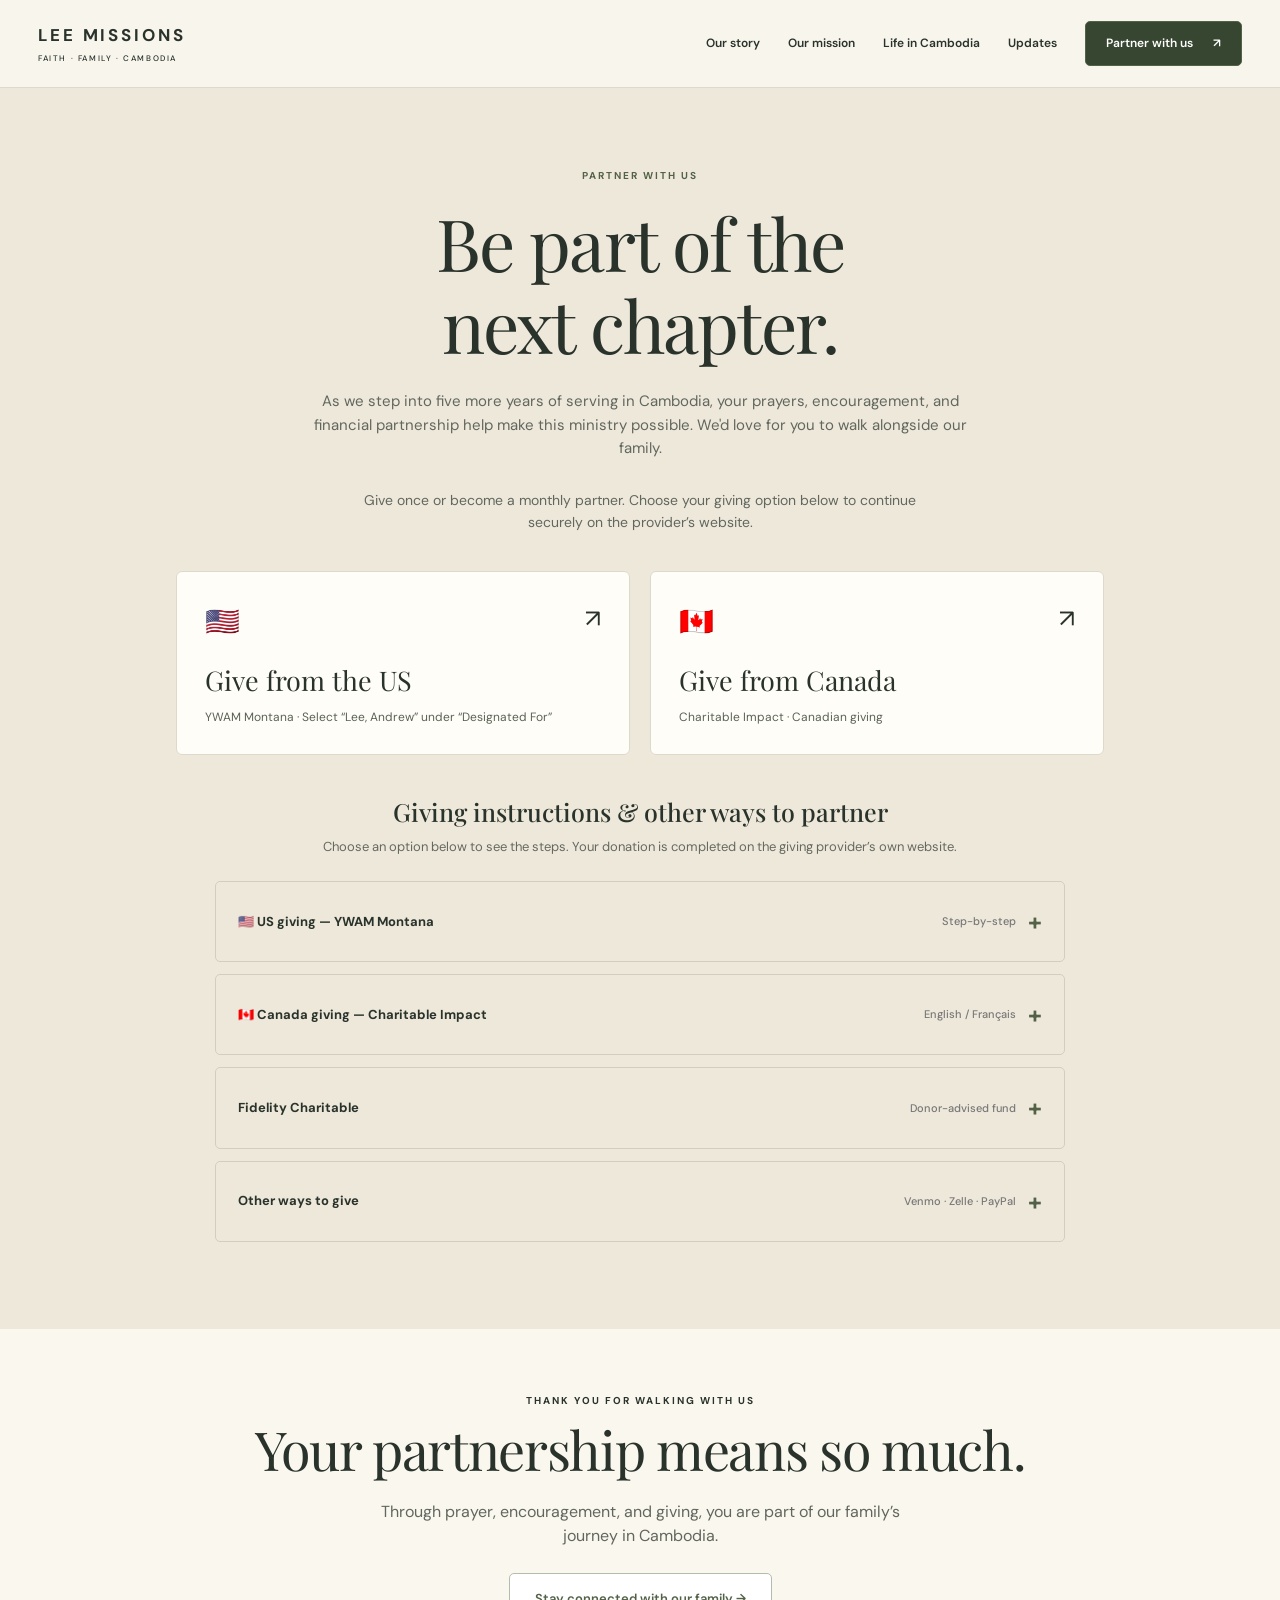
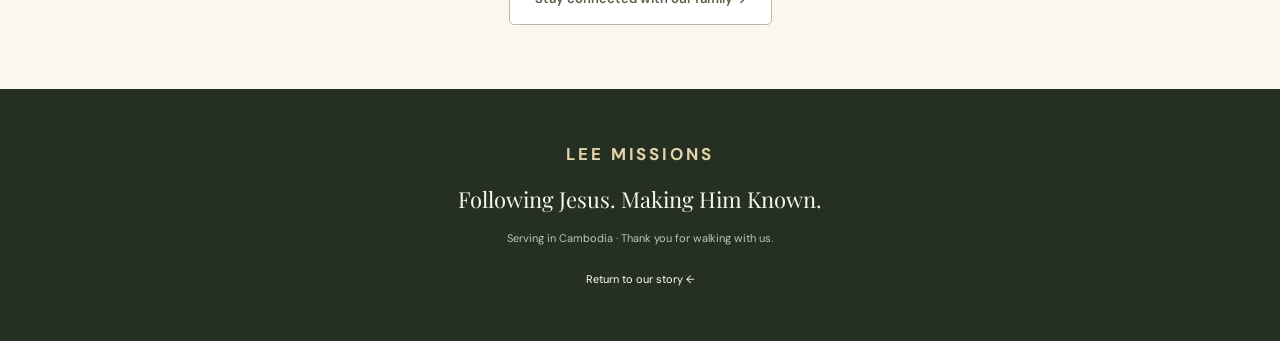
==== donate/index.html @ 17f1cb38 "Add Lee Missions website and dedicated donation page" ====
<!DOCTYPE html>

<html lang="en"><head><meta charset="utf-8"/><meta content="width=device-width, initial-scale=1" name="viewport"/><meta content="#f8f5ed" name="theme-color"/><title>Donate | Lee Missions</title><link href="https://fonts.googleapis.com" rel="preconnect"/><link crossorigin="" href="https://fonts.gstatic.com" rel="preconnect"/><link href="https://fonts.googleapis.com/css2?family=DM+Sans:wght@400;500;600;700&amp;family=Playfair+Display:wght@400;500;600&amp;display=swap" rel="stylesheet"/><meta name="description" content="Support the Lee family’s ministry in Cambodia. Find US and Canadian giving options, monthly partnership, and other ways to give."><link rel="stylesheet" href="../styles.css"><script src="../script.js" defer></script></head><body class="donate-page"><a class="skip-link" href="#main">Skip to content</a><header><nav class="nav" aria-label="Main navigation"><a class="brand" href="../index.html#home">LEE MISSIONS<span>FAITH · FAMILY · CAMBODIA</span></a><button class="menu-toggle" aria-expanded="false" aria-controls="navigation" type="button">Menu <span aria-hidden="true">☰</span></button><div class="navlinks" id="navigation"><a href="../index.html#family">Our story</a><a href="../index.html#mission">Our mission</a><a href="../index.html#photos">Life in Cambodia</a><a href="../index.html#connect">Updates</a><a class="pill" href="#give" aria-current="page">Partner with us <span aria-hidden="true">↗</span></a></div></nav></header><main id="main"><section class="giving" id="give"><div class="wrap center"><div class="eyebrow" style="color:var(--olive)">Partner with us</div><h1 class="section-title">Be part of the<br>next chapter.</h1><p class="lead">As we step into five more years of serving in Cambodia, your prayers, encouragement, and financial partnership help make this ministry possible. We'd love for you to walk alongside our family.</p><p class="donation-intro">Give once or become a monthly partner. Choose your giving option below to continue securely on the provider’s website.</p><div class="give-grid"><a class="give-card" href="https://giving.ywammontana.org/support" rel="noopener noreferrer" target="_blank"><span class="arrow">↗</span><span class="flag">🇺🇸</span><strong>Give from the US</strong><small>YWAM Montana · Select “Lee, Andrew” under “Designated For”</small></a><a class="give-card" href="https://my.charitableimpact.com/groups/mission-cambodge-la23" rel="noopener noreferrer" target="_blank"><span class="arrow">↗</span><span class="flag">🇨🇦</span><strong>Give from Canada</strong><small>Charitable Impact · Canadian giving</small></a></div><div class="giving-instructions">
<h3>Giving instructions &amp; other ways to partner</h3>
<p class="give-sub">Choose an option below to see the steps. Your donation is completed on the giving provider’s own website.</p>
<details><summary>🇺🇸 US giving — YWAM Montana <span>Step-by-step</span></summary><div class="detail-body"><ol><li>Click <strong>Give Support</strong> below.</li><li>Under <strong>Designated For</strong>, scroll down and select <strong>Lee, Andrew</strong>.</li><li>Enter the amount you would like to give.</li><li>Choose a <strong>one-time</strong> or <strong>monthly recurring</strong> donation.</li><li>For monthly support, consider creating an account to manage and track donations.</li></ol><a class="pill" href="https://giving.ywammontana.org/support" rel="noopener noreferrer" target="_blank">Give through YWAM Montana ↗</a><details class="nested"><summary>한국어 안내 · Korean instructions</summary><ol><li>아래의 Give Support 버튼을 클릭해 주세요.</li><li>“Designated For” 항목에서 아래로 스크롤하여 “Lee, Andrew”를 선택해 주세요.</li><li>후원하실 금액을 입력해 주세요.</li><li>일시 후원 또는 매월 정기 후원 중 하나를 선택해 주세요.</li><li>매월 정기 후원 시 계정을 만들어 후원 내역을 관리하시는 것을 추천드립니다.</li></ol></details></div></details>
<details><summary>🇨🇦 Canada giving — Charitable Impact <span>English / Français</span></summary><div class="detail-body"><ol><li>Open the Mission Cambodge giving page on Charitable Impact.</li><li>Choose <strong>Envoyer une fois</strong> (one-time) or <strong>Envoyer mensuellement</strong> (monthly), and enter the amount in CAD.</li><li>Complete the email, payment card, and <strong>Destinataire du reçu fiscal</strong> (tax receipt recipient) details requested on the form.</li><li>Review the details and submit on Charitable Impact.</li></ol><p><strong>En français :</strong> Choisissez « Envoyer une fois » ou « Envoyer mensuellement », entrez le montant en CAD, puis remplissez les renseignements de paiement et du destinataire du reçu fiscal.</p><a class="pill" href="https://my.charitableimpact.com/groups/mission-cambodge-la23" rel="noopener noreferrer" target="_blank">Give through Charitable Impact ↗</a><p class="fine">The giving provider’s form and instructions may change.</p></div></details>
<details><summary>Fidelity Charitable <span>Donor-advised fund</span></summary><div class="detail-body"><p>If you have a Fidelity Charitable Giving Account, use the following organization details when recommending a grant:</p><dl class="info-list"><div><dt>Organization</dt><dd>YWAM Montana</dd></div><div><dt>Tax ID (EIN)</dt><dd>81-6037128</dd></div><div><dt>Address</dt><dd>501 Blacktail Road, Lakeside, MT 59922</dd></div><div><dt>Use / Purpose</dt><dd>Andrew Lee</dd></div></dl><p class="fine">Grant eligibility and any restrictions are determined by Fidelity Charitable.</p></div></details>
<details><summary>Other ways to give <span>Venmo · Zelle · PayPal</span></summary><div class="detail-body"><div class="alternate"><div><strong>Venmo</strong><p>@andrewreeee</p><a href="https://venmo.com/u/andrewreeee" rel="noopener noreferrer" target="_blank">Open Venmo ↗</a></div><div><strong>Zelle</strong><p>+1 (213) 500-9676</p><button class="copy-btn" id="copy-zelle" type="button">Copy Zelle number</button></div><div><strong>PayPal</strong><p>@swizzyyy</p><a href="https://www.paypal.me/swizzyyy" rel="noopener noreferrer" target="_blank">Open PayPal ↗</a></div></div><p class="fine">Personal payment methods are not presented as tax-deductible charitable donations.</p></div></details>
</div></div></section><section class="donation-thanks"><div class="wrap center"><div class="eyebrow">Thank you for walking with us</div><h2 class="section-title">Your partnership means so much.</h2><p>Through prayer, encouragement, and giving, you are part of our family’s journey in Cambodia.</p><a class="pill light" href="../index.html#connect">Stay connected with our family →</a></div></section></main><footer><a class="brand" href="../index.html">LEE MISSIONS</a><p>Following Jesus. Making Him Known.</p><div>Serving in Cambodia · Thank you for walking with us.</div><a class="back-top" href="../index.html">Return to our story ←</a></footer></body></html>
---- styles.css ----
:root{--olive:#536247;--dark:#2b3428;--cream:#f8f5ed;--sand:#eae4d6;--ink:#262821}*{box-sizing:border-box}html{scroll-behavior:smooth}body{margin:0;background:var(--cream);color:var(--ink);font-family:'DM Sans',Arial,sans-serif;line-height:1.55}a{color:inherit}header{position:sticky;top:0;z-index:20;background:#f8f5edf5;backdrop-filter:blur(12px);border-bottom:1px solid #ddd9ce}.nav{max-width:1160px;margin:auto;display:flex;align-items:center;justify-content:space-between;padding:15px 22px;gap:14px}.brand{font-weight:700;letter-spacing:.21em;text-decoration:none;white-space:nowrap;font-size:15px}.navlinks{display:flex;align-items:center;gap:23px}.navlinks a{font-size:13px;text-decoration:none;font-weight:600}.navlinks a:hover{text-decoration:underline}.pill{display:inline-flex;align-items:center;justify-content:center;background:var(--olive);color:white;text-decoration:none;border-radius:40px;padding:13px 23px;font-weight:700;font-size:14px;border:1px solid var(--olive);transition:.2s}.pill:hover{background:#374631;transform:translateY(-1px)}.pill.light{background:#fff;color:var(--olive);border-color:#b4bdab}.hero{position:relative;min-height:600px;background:linear-gradient(90deg,rgba(18,26,18,.81),rgba(18,26,18,.42) 45%,rgba(18,26,18,.03) 80%),url('assets/photo-01.webp') center 44%/cover;display:flex;align-items:center}.hero-content{max-width:1160px;width:100%;margin:auto;padding:90px 28px;color:white}.eyebrow{font-size:12px;letter-spacing:.24em;text-transform:uppercase;font-weight:700}.hero h1{font:500 clamp(54px,8vw,104px)/1.03 'Playfair Display',Georgia,serif;margin:10px 0}.hero em{font:italic 400 clamp(23px,3vw,38px) 'Playfair Display',Georgia,serif}.hero p{max-width:410px;margin:24px 0 27px}.wrap{max-width:1130px;margin:auto;padding:84px 24px}.two{display:grid;grid-template-columns:.85fr 1.15fr;gap:55px;align-items:center}.section-title{font:500 clamp(36px,5vw,57px)/1.14 'Playfair Display',Georgia,serif;margin:10px 0 20px}.muted{color:#555a50}.story-photos{display:grid;grid-template-columns:.75fr 1fr;gap:12px;align-items:stretch;height:470px}.story-photos img{width:100%;height:100%;object-fit:cover;border-radius:5px}.story-photos img:first-child{object-position:center 30%}.stack{display:grid;grid-template-rows:1fr 1fr;gap:12px;min-height:0}.stack img{min-height:0}.stats{background:#e8e9de;padding:38px 20px}.stats-inner{max-width:930px;margin:auto;display:grid;grid-template-columns:repeat(3,1fr);gap:20px;text-align:center}.stat strong{font:500 49px 'Playfair Display',Georgia,serif;color:var(--olive);display:block}.stat span{font-size:13px;font-weight:700}.center{text-align:center}.timeline{display:grid;grid-template-columns:repeat(4,1fr);gap:16px;margin-top:42px}.milestone{border-top:2px solid #b9c0af;padding-top:18px;position:relative}.milestone:before{content:'';width:12px;height:12px;border-radius:50%;background:var(--olive);position:absolute;top:-7px;left:0}.milestone small{color:var(--olive);font-weight:700;letter-spacing:.07em}.milestone h3{font:500 23px 'Playfair Display',Georgia,serif;margin:8px 0}.milestone p{font-size:14px;margin:0}.mission{background:var(--dark);color:white}.mission .wrap{padding-top:80px;padding-bottom:86px}.mission .intro{max-width:670px;margin:0 auto 30px;color:#e6e8df}.videos{display:grid;grid-template-columns:1fr 1fr;gap:22px;margin-top:35px}.video-card{border:1px solid #c4cbb7;border-radius:8px;overflow:hidden;background:#414e3c}.video-preview{height:250px;display:flex;align-items:center;justify-content:center;background:linear-gradient(0deg,#1824198c,#18241955),url('assets/photo-01.webp') center/cover}.play{font-size:32px;width:76px;height:76px;border:2px solid white;border-radius:50%;display:grid;place-items:center;background:#ffffff26}.video-bottom{padding:20px}.video-bottom h3{margin:0;font:500 25px 'Playfair Display',Georgia,serif}.video-bottom p{margin:8px 0 0;font-size:13px;color:#e5e6df}.giving{background:#f1e9d8}.giving .wrap{max-width:920px}.giving p.lead{max-width:680px;margin:0 auto 30px}.give-grid{display:grid;grid-template-columns:1fr 1fr;gap:18px}.give-card{background:white;border:1px solid #c5c7bb;border-radius:14px;padding:25px;text-decoration:none;display:block;transition:.2s}.give-card:hover{box-shadow:0 9px 28px #2935211f;transform:translateY(-2px)}.give-card strong{font-size:21px;display:block}.give-card small{color:#5a6355}.flag{font-size:28px}.arrow{float:right;font-size:25px}.secondary-links{margin-top:23px;font-size:13px}.secondary-links a{color:var(--olive);font-weight:700}.connected{background:var(--cream)}.link-grid{display:flex;justify-content:center;gap:12px;flex-wrap:wrap;margin-top:26px}.note{margin-top:22px;color:#666;font-size:12px}footer{background:#253023;color:#f8f5ed;padding:32px 22px;text-align:center;font-size:13px}footer a{color:white}.mobile-menu{display:none}.photos-row{display:grid;grid-template-columns:repeat(3,1fr);gap:12px;margin-top:30px}.photos-row img{width:100%;height:230px;object-fit:cover;border-radius:6px}@media(max-width:800px){.navlinks{gap:11px}.navlinks a{font-size:11px}.nav .pill{padding:10px 13px;font-size:12px}.two{grid-template-columns:1fr;gap:28px}.story-photos{height:420px}.hero{min-height:530px;background-position:60% center}.hero-content{padding:70px 25px}.timeline{grid-template-columns:repeat(2,1fr)}.wrap{padding:62px 22px}}@media(max-width:570px){.nav{padding:12px 16px}.navlinks{display:none}.mobile-menu{display:block;font-size:12px;font-weight:700}.hero{min-height:610px;background:linear-gradient(0deg,rgba(18,26,18,.86),rgba(18,26,18,.08) 80%),url('assets/photo-01.webp') 67% top/cover;align-items:flex-end}.hero-content{padding:45px 20px}.hero h1{font-size:58px}.hero p{font-size:14px}.stats-inner{gap:5px}.stat strong{font-size:37px}.stat span{font-size:11px}.timeline{gap:22px}.milestone h3{font-size:21px}.videos,.give-grid{grid-template-columns:1fr}.video-preview{height:200px}.photos-row img{height:145px}.story-photos{height:340px}.wrap{padding:54px 18px}}

.giving-instructions{max-width:850px;margin:42px auto 0;text-align:left}.giving-instructions>h3{text-align:center;font-family:'Playfair Display',Georgia,serif;font-size:31px;font-weight:500;margin:0 0 5px}.give-sub{text-align:center;color:#66695e;margin:0 0 24px}.giving-instructions details{background:#fffdf9;border:1px solid #dcd9cc;border-radius:13px;margin:12px 0;overflow:hidden}.giving-instructions summary{list-style:none;cursor:pointer;padding:21px 22px;font-weight:700;display:flex;justify-content:space-between;gap:12px;align-items:center}.giving-instructions summary::-webkit-details-marker{display:none}.giving-instructions summary:after{content:'+';font-size:24px;color:var(--olive)}.giving-instructions details[open]>summary:after{content:'−'}.giving-instructions summary span{font-size:12px;font-weight:500;color:#777;flex:1;text-align:right}.detail-body{border-top:1px solid #ece8dd;padding:20px 26px 25px}.detail-body ol{padding-left:21px}.detail-body li{margin:8px 0}.detail-body .pill{margin-top:12px}.giving-instructions .nested{background:#f7f4eb}.giving-instructions .nested summary{padding:13px 16px}.giving-instructions .nested ol{padding:0 28px 14px 38px}.info-list>div{display:flex;gap:15px;padding:11px 0;border-bottom:1px solid #eee}.info-list dt{width:130px;flex-shrink:0;color:#696c61}.info-list dd{margin:0;font-weight:600;overflow-wrap:anywhere}.alternate{display:grid;grid-template-columns:repeat(3,1fr);gap:14px}.alternate>div{border:1px solid #e8e2d7;border-radius:10px;padding:15px}.alternate p{margin:5px 0 9px;overflow-wrap:anywhere}.alternate a{color:var(--olive);font-weight:700}.copy-btn{background:#e7eddf;color:#314329;border:0;border-radius:8px;padding:9px 11px;cursor:pointer;font:inherit;font-size:13px}.fine{font-size:12px;color:#73776c;margin-top:15px}.video-preview{position:relative}.video-preview a:hover{filter:brightness(1.12)}@media(max-width:650px){.alternate{grid-template-columns:1fr}.giving-instructions summary{padding:17px 13px;font-size:14px}.detail-body{padding:16px}.info-list dt{width:105px}}

.photo-stories{background:#f8f5ec;padding:72px 0 85px}
.photo-chapter{margin-top:36px}
.photo-chapter h3{font-family:Georgia,serif;font-size:clamp(25px,3vw,36px);color:#333c2d;margin:0 0 6px}
.chapter-intro{color:#5c6255;margin:0 0 23px;line-height:1.6}
.photo-grid{display:grid;grid-template-columns:repeat(6,minmax(0,1fr));gap:16px}
.photo-tile{grid-column:span 2;background:white;margin:0;border-radius:12px;overflow:hidden;box-shadow:0 5px 18px rgba(40,45,29,.09)}
.photo-tile:nth-child(1),.photo-tile:nth-child(2){grid-column:span 3}
.photo-tile img{display:block;width:100%;height:245px;object-fit:cover}
.photo-tile:nth-child(1) img,.photo-tile:nth-child(2) img{height:300px}
.photo-tile figcaption{padding:15px 17px 19px;display:flex;flex-direction:column;gap:5px}
.photo-tile figcaption strong{font-size:15px;color:#333c2d}
.photo-tile figcaption span{font-size:13px;color:#65695f;line-height:1.45}
@media(max-width:650px){.photo-stories{padding:52px 0}.photo-grid{grid-template-columns:repeat(2,minmax(0,1fr));gap:10px}.photo-tile,.photo-tile:nth-child(1),.photo-tile:nth-child(2){grid-column:span 1}.photo-tile:first-child{grid-column:span 2}.photo-tile img,.photo-tile:nth-child(1) img,.photo-tile:nth-child(2) img{height:180px}.photo-tile:first-child img{height:235px}.photo-tile figcaption{padding:11px}.photo-tile figcaption span{font-size:12px}}


/* Version 5: polish of original version 3, original family-photo hero preserved */
.hero{background-position:center 42%!important;min-height:clamp(530px,55vw,700px)!important}
.hero-content{max-width:590px!important}
.hero h1{font-size:clamp(45px,6.3vw,90px)!important;line-height:1.04!important}
.hero-content p{max-width:470px;line-height:1.65}
.story-photos{height:auto!important;min-height:350px;align-items:stretch}
.story-photos img{object-position:center center}
.photo-stories{padding:58px 0 72px}
.photo-chapter{margin-top:30px;padding-top:12px}
.photo-chapter + .photo-chapter{border-top:1px solid #d7d9ce;padding-top:33px;margin-top:38px}
.photo-grid{gap:14px}
.photo-tile{box-shadow:none;border:1px solid #e4e5dc}
.photo-tile img,.photo-tile:nth-child(1) img,.photo-tile:nth-child(2) img{height:260px;object-fit:contain;background:#eae9e2}
.photo-tile figcaption{padding:12px 15px 15px}
.present-family .photo-tile{grid-column:span 2}
.present-family .photo-tile img{height:260px}
@media(max-width:720px){
 .hero{min-height:590px!important;background-position:60% center!important;
 background-size:cover!important}
 .hero:before{content:"";position:absolute;inset:0;background:linear-gradient(90deg,rgba(12,20,12,.75),rgba(12,20,12,.37))}
 .hero-content{position:relative;z-index:1;padding:40px 22px!important}
 .hero h1{font-size:clamp(44px,11vw,67px)!important}
 .story-photos{min-height:0;gap:8px}
 .story-photos img{height:270px!important;object-fit:contain!important;background:#eae9e2}
 .photo-grid{grid-template-columns:repeat(2,minmax(0,1fr));gap:10px}
 .photo-tile,.photo-tile:nth-child(1),.photo-tile:nth-child(2){grid-column:span 1}
 .photo-tile img,.photo-tile:nth-child(1) img,.photo-tile:nth-child(2) img{height:170px}
 .present-family .photo-tile{grid-column:span 1}
 .present-family .photo-tile:first-child{grid-column:span 2}
 .present-family .photo-tile img{height:190px}
 .photo-tile figcaption{padding:10px}
}
/* Refreshed visual system */
:root{--cream:#faf7ef;--olive:#536247;--dark:#29382d;--ink:#29332b;--sand:#eee8db}body{font-size:16px}section[id]{scroll-margin-top:95px}a,button,summary{-webkit-tap-highlight-color:transparent}a:focus-visible,button:focus-visible,summary:focus-visible{outline:3px solid #b17b3d;outline-offset:5px}.skip-link{position:fixed;top:-80px;left:20px;z-index:100;background:white;padding:12px}.skip-link:focus{top:12px}.nav{max-width:1280px;padding:21px 38px}.brand{font-size:17px;letter-spacing:.17em}.brand span{display:block;font-size:8px;letter-spacing:.2em;margin-top:3px;font-weight:500}.navlinks{gap:28px}.navlinks a{font-size:12px}.navlinks .pill{padding:12px 20px}.menu-toggle{display:none}.pill{gap:20px;border-radius:5px;padding:15px 25px;font-size:13px;font-weight:600}.hero{min-height:690px!important;background-position:center 42%!important}.hero:before{content:"";position:absolute;inset:0;background:linear-gradient(90deg,rgba(15,28,20,.65),rgba(15,28,20,.15) 65%,transparent)}.hero-content{position:relative;z-index:1;max-width:1280px!important;padding:85px 70px!important}.hero .eyebrow{display:flex;align-items:center;gap:13px;font-size:10px;letter-spacing:.23em}.hero .eyebrow:before{content:"";width:30px;height:1px;background:#dfd9ba}.hero h1{font-size:clamp(60px,6.8vw,94px)!important;line-height:1.03!important;font-weight:400;margin:26px 0}.hero h1 em{font-size:inherit;color:#e3d5a9}.hero p{font-size:15px;max-width:355px!important;color:#f1f1e8}.hero-actions{display:flex;gap:28px;align-items:center;margin-top:32px}.hero .pill{background:#ede5ce;color:#29382d;border-color:#ede5ce}.hero-story{font-size:12px;text-decoration:none;border-bottom:1px solid #ffffff70;padding:10px 0}.hero-story span{margin-left:18px}.wrap{max-width:1160px;padding:96px 36px}.eyebrow{font-size:10px;letter-spacing:.2em}.section-title{font-size:clamp(36px,4.2vw,55px);font-weight:400;letter-spacing:-.025em}.two{grid-template-columns:1fr 1fr;gap:85px}.two p{color:#62675e;font-size:15px}.two .pill{margin-top:15px;background:transparent;color:var(--olive)}.story-photos{height:450px!important;min-height:0;gap:12px}.story-photos>img{border-radius:120px 120px 5px 5px;object-fit:cover;height:450px}.story-photos .stack img{height:219px;object-fit:cover}.stats{background:#e9ebdf;padding:34px 20px}.stat strong{font-size:46px}.stat span{font-size:10px;text-transform:uppercase;letter-spacing:.13em;font-weight:500}.stat+.stat{border-left:1px solid #cdd3c2}.timeline{gap:30px}.milestone p{color:#62675e;font-size:13px}.milestone small{font-size:10px}.milestone h3{margin:12px 0}.mission{position:relative;background:#29382d}.mission .intro{font-size:15px;max-width:580px;color:#cbd2c7}.mission .eyebrow{color:#d4c69f}.videos{gap:24px;margin-top:42px}.video-card{border-color:#63705d;background:transparent;border-radius:6px;text-align:left}.video-preview{height:270px}.play{width:60px;height:60px;font-size:20px;backdrop-filter:blur(3px)}.video-bottom{padding:21px 25px}.video-bottom h3{font-size:24px}.giving{background:#eee8db}.giving .wrap{max-width:1000px}.giving .lead{font-size:15px;color:#62675e;max-width:580px}.give-grid{gap:20px;margin:38px 0}.give-card{text-align:left;padding:28px;border:1px solid #dedacb;border-radius:6px;background:#fffdf8}.give-card .flag{display:block;margin-bottom:16px}.give-card strong{font-family:'Playfair Display',Georgia,serif;font-size:27px;font-weight:400;margin-bottom:6px}.give-card small{display:block;font-size:12px}.giving-instructions{margin-top:38px}.giving-instructions>h3{font-size:25px}.give-sub{font-size:13px}.giving-instructions details{border-radius:5px;background:transparent;border-color:#d2cebf}.giving-instructions summary{font-size:13px}.giving-instructions summary span{font-size:11px}.detail-body{font-size:14px}.photo-stories{padding:0;background:var(--cream)}.photo-chapter{margin-top:45px}.photo-chapter h3{font-family:'Playfair Display',Georgia,serif;font-size:27px;font-weight:400}.chapter-intro{font-size:13px}.photo-grid{gap:18px}.photo-tile{border:0;background:#f0ece2;border-radius:4px}.photo-tile img,.photo-tile:nth-child(1) img,.photo-tile:nth-child(2) img{height:280px;background:#eae7dc}.photo-tile figcaption{padding:16px 18px 20px}.photo-tile figcaption strong{font-weight:600;font-size:13px}.photo-tile figcaption span{font-size:12px}.connected{background:#e7ebdf}.connected p{font-size:15px;color:#62675e}.photos-row{max-width:780px;margin:32px auto}.photos-row img{height:240px;border-radius:4px}.link-grid{gap:12px}.link-grid .light{background:transparent}footer{padding:52px 24px;position:relative}footer .brand{color:#e3d5a9}footer p{font-family:'Playfair Display',Georgia,serif;font-size:22px;margin:14px 0}footer div{font-size:11px;color:#bdc7b7}.back-top{display:inline-block;margin-top:24px;font-size:11px;text-decoration:none}
@media(min-width:1500px){.hero{min-height:760px!important}}
@media(max-width:850px){.nav{padding:17px 22px}.navlinks{gap:16px}.navlinks a{font-size:11px}.two{gap:35px}.hero-content{padding:75px 40px!important}.story-photos{height:380px!important}.story-photos>img{height:380px}.story-photos .stack img{height:184px}.wrap{padding:70px 25px}}
@media(max-width:650px){.nav{flex-wrap:wrap;gap:0}.brand{font-size:15px}.menu-toggle{display:flex;gap:12px;align-items:center;background:transparent;border:1px solid #cdd2c5;border-radius:4px;padding:9px 12px;color:var(--ink);font:inherit;font-size:12px}.navlinks{display:none;width:100%;padding-top:20px;flex-direction:column;align-items:stretch;gap:0}.navlinks.is-open{display:flex}.navlinks a{font-size:14px;padding:12px 0}.navlinks .pill{margin-top:8px;padding:13px}.hero{min-height:660px!important;background-position:62% center!important;align-items:flex-end}.hero:before{background:linear-gradient(0deg,rgba(15,28,20,.85),rgba(15,28,20,.08))}.hero-content{padding:54px 25px!important}.hero h1{font-size:60px!important}.hero p{font-size:14px}.hero-actions{gap:22px}.hero-actions .pill{padding:13px 19px}.hero-story{font-size:11px}.two{grid-template-columns:1fr;gap:35px}.story-photos{height:370px!important;grid-template-columns:1fr 1fr}.story-photos>img{height:370px!important;object-fit:cover!important}.story-photos .stack img{height:179px!important;object-fit:cover!important}.section-title{font-size:39px}.wrap{padding:60px 22px}.stats{padding:28px 10px}.stat strong{font-size:34px}.stat span{font-size:8px;letter-spacing:.08em}.timeline{grid-template-columns:1fr 1fr;gap:28px 20px}.milestone h3{font-size:21px}.videos{grid-template-columns:1fr}.video-preview{height:230px}.mission .wrap{padding:60px 22px}.give-card{padding:23px}.giving-instructions summary{gap:8px;padding:17px 13px}.giving-instructions summary span{display:none}.photo-grid{gap:12px}.photo-tile img,.photo-tile:nth-child(1) img,.photo-tile:nth-child(2) img{height:180px}.photo-tile figcaption{padding:12px}.photos-row{gap:8px}.photos-row img{height:150px}.link-grid{flex-direction:column}.photo-chapter+.photo-chapter{margin-top:30px}.info-list>div{gap:8px}}
@media(prefers-reduced-motion:reduce){html{scroll-behavior:auto}*,*:before,*:after{transition:none!important}}

/* Dedicated giving page */
.donate-page .giving .wrap{padding-top:80px;padding-bottom:75px}.donate-page h1{font-size:clamp(46px,6vw,72px);margin:18px 0 25px}.donation-intro{max-width:580px;margin:0 auto;color:#62675e;font-size:14px}.donation-caption{font-size:12px;color:#62675e;margin-top:20px}.donation-thanks .wrap{padding-top:64px;padding-bottom:64px}.donation-thanks p{max-width:560px;margin:0 auto 24px;color:#62675e}.donate-page [aria-current="page"]{background:#374631}@media(max-width:650px){.donate-page .giving .wrap{padding-top:52px;padding-bottom:52px}.donate-page h1{font-size:46px}.donation-thanks .section-title{font-size:34px}}
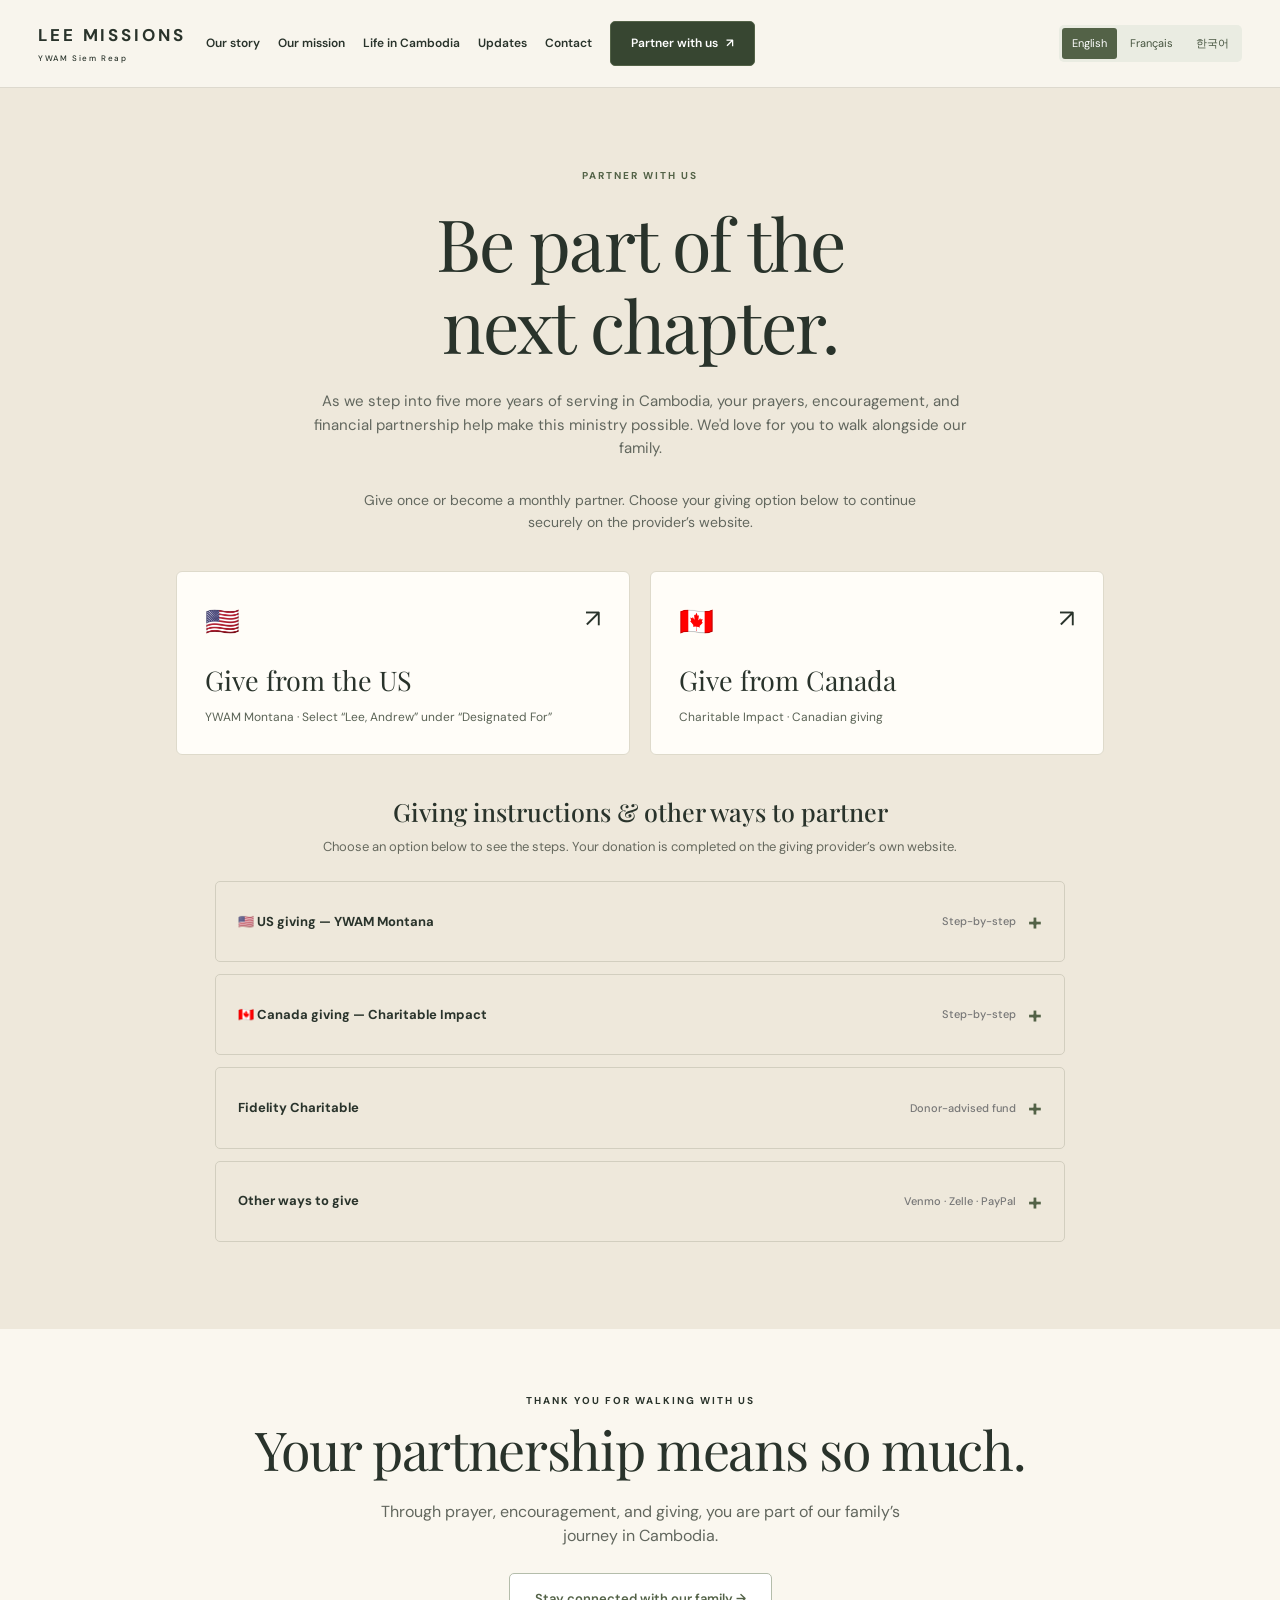
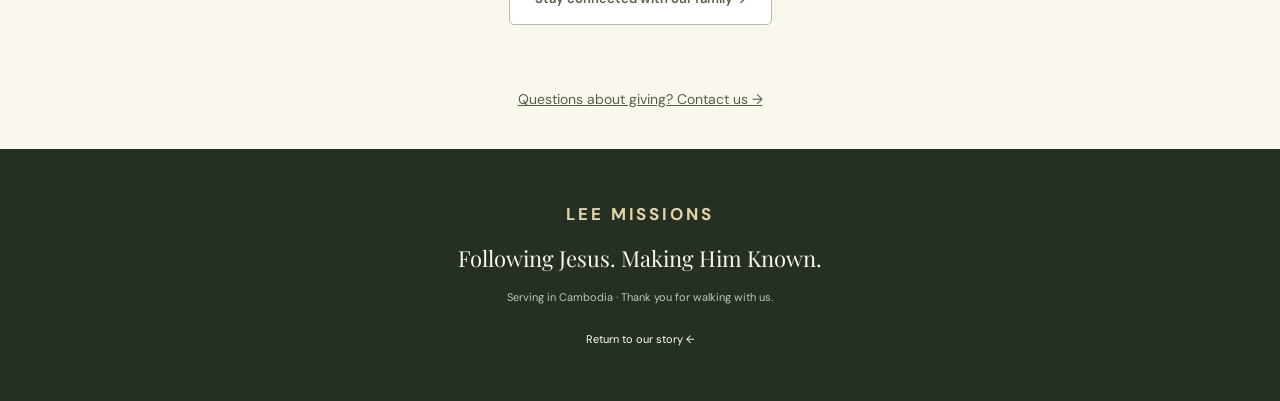
==== commit a895a5f8: "Refresh Lee Missions site and add ministry updates" ====
--- a/donate/index.html
+++ b/donate/index.html
@@ -1,10 +1,10 @@
 <!DOCTYPE html>
 
-<html lang="en"><head><meta charset="utf-8"/><meta content="width=device-width, initial-scale=1" name="viewport"/><meta content="#f8f5ed" name="theme-color"/><title>Donate | Lee Missions</title><link href="https://fonts.googleapis.com" rel="preconnect"/><link crossorigin="" href="https://fonts.gstatic.com" rel="preconnect"/><link href="https://fonts.googleapis.com/css2?family=DM+Sans:wght@400;500;600;700&amp;family=Playfair+Display:wght@400;500;600&amp;display=swap" rel="stylesheet"/><meta name="description" content="Support the Lee family’s ministry in Cambodia. Find US and Canadian giving options, monthly partnership, and other ways to give."><link rel="stylesheet" href="../styles.css"><script src="../script.js" defer></script></head><body class="donate-page"><a class="skip-link" href="#main">Skip to content</a><header><nav class="nav" aria-label="Main navigation"><a class="brand" href="../index.html#home">LEE MISSIONS<span>FAITH · FAMILY · CAMBODIA</span></a><button class="menu-toggle" aria-expanded="false" aria-controls="navigation" type="button">Menu <span aria-hidden="true">☰</span></button><div class="navlinks" id="navigation"><a href="../index.html#family">Our story</a><a href="../index.html#mission">Our mission</a><a href="../index.html#photos">Life in Cambodia</a><a href="../index.html#connect">Updates</a><a class="pill" href="#give" aria-current="page">Partner with us <span aria-hidden="true">↗</span></a></div></nav></header><main id="main"><section class="giving" id="give"><div class="wrap center"><div class="eyebrow" style="color:var(--olive)">Partner with us</div><h1 class="section-title">Be part of the<br>next chapter.</h1><p class="lead">As we step into five more years of serving in Cambodia, your prayers, encouragement, and financial partnership help make this ministry possible. We'd love for you to walk alongside our family.</p><p class="donation-intro">Give once or become a monthly partner. Choose your giving option below to continue securely on the provider’s website.</p><div class="give-grid"><a class="give-card" href="https://giving.ywammontana.org/support" rel="noopener noreferrer" target="_blank"><span class="arrow">↗</span><span class="flag">🇺🇸</span><strong>Give from the US</strong><small>YWAM Montana · Select “Lee, Andrew” under “Designated For”</small></a><a class="give-card" href="https://my.charitableimpact.com/groups/mission-cambodge-la23" rel="noopener noreferrer" target="_blank"><span class="arrow">↗</span><span class="flag">🇨🇦</span><strong>Give from Canada</strong><small>Charitable Impact · Canadian giving</small></a></div><div class="giving-instructions">
+<html lang="en"><head><meta charset="utf-8"/><meta content="width=device-width, initial-scale=1" name="viewport"/><meta content="#f8f5ed" name="theme-color"/><title>Donate | Lee Missions</title><link href="https://fonts.googleapis.com" rel="preconnect"/><link crossorigin="" href="https://fonts.gstatic.com" rel="preconnect"/><link href="https://fonts.googleapis.com/css2?family=DM+Sans:wght@400;500;600;700&amp;family=Playfair+Display:wght@400;500;600&amp;display=swap" rel="stylesheet"/><meta name="description" content="Support the Lee family’s ministry in Cambodia. Find US and Canadian giving options, monthly partnership, and other ways to give."><link rel="stylesheet" href="../styles.css"><script src="../script.js" defer></script><script src="../i18n.js" defer></script></head><body class="donate-page"><a class="skip-link" href="#main">Skip to content</a><header><nav class="nav" aria-label="Main navigation"><a class="brand" href="../index.html#home">LEE MISSIONS<span>YWAM Siem Reap</span></a><button class="menu-toggle" aria-expanded="false" aria-controls="navigation" type="button">Menu <span aria-hidden="true">☰</span></button><div class="navlinks" id="navigation"><a href="../index.html#family">Our story</a><a href="../index.html#mission">Our mission</a><a href="../index.html#photos">Life in Cambodia</a><a href="../index.html#connect">Updates</a><a href="../index.html#contact">Contact</a><a class="pill" href="#give" aria-current="page">Partner with us <span aria-hidden="true">↗</span></a></div><div class="language-switch" role="group" aria-label="Website language"><button type="button" data-language="en" lang="en" aria-pressed="true">English</button><button type="button" data-language="fr" lang="fr" aria-pressed="false">Français</button><button type="button" data-language="ko" lang="ko" aria-pressed="false">한국어</button></div></nav></header><main id="main"><section class="giving" id="give"><div class="wrap center"><div class="eyebrow" style="color:var(--olive)">Partner with us</div><h1 class="section-title">Be part of the<br>next chapter.</h1><p class="lead">As we step into five more years of serving in Cambodia, your prayers, encouragement, and financial partnership help make this ministry possible. We'd love for you to walk alongside our family.</p><p class="donation-intro">Give once or become a monthly partner. Choose your giving option below to continue securely on the provider’s website.</p><div class="give-grid"><a class="give-card" href="https://giving.ywammontana.org/support" rel="noopener noreferrer" target="_blank"><span class="arrow">↗</span><span class="flag">🇺🇸</span><strong>Give from the US</strong><small>YWAM Montana · Select “Lee, Andrew” under “Designated For”</small></a><a class="give-card" href="https://my.charitableimpact.com/groups/mission-cambodge-la23" rel="noopener noreferrer" target="_blank"><span class="arrow">↗</span><span class="flag">🇨🇦</span><strong>Give from Canada</strong><small>Charitable Impact · Canadian giving</small></a></div><div class="giving-instructions">
 <h3>Giving instructions &amp; other ways to partner</h3>
 <p class="give-sub">Choose an option below to see the steps. Your donation is completed on the giving provider’s own website.</p>
-<details><summary>🇺🇸 US giving — YWAM Montana <span>Step-by-step</span></summary><div class="detail-body"><ol><li>Click <strong>Give Support</strong> below.</li><li>Under <strong>Designated For</strong>, scroll down and select <strong>Lee, Andrew</strong>.</li><li>Enter the amount you would like to give.</li><li>Choose a <strong>one-time</strong> or <strong>monthly recurring</strong> donation.</li><li>For monthly support, consider creating an account to manage and track donations.</li></ol><a class="pill" href="https://giving.ywammontana.org/support" rel="noopener noreferrer" target="_blank">Give through YWAM Montana ↗</a><details class="nested"><summary>한국어 안내 · Korean instructions</summary><ol><li>아래의 Give Support 버튼을 클릭해 주세요.</li><li>“Designated For” 항목에서 아래로 스크롤하여 “Lee, Andrew”를 선택해 주세요.</li><li>후원하실 금액을 입력해 주세요.</li><li>일시 후원 또는 매월 정기 후원 중 하나를 선택해 주세요.</li><li>매월 정기 후원 시 계정을 만들어 후원 내역을 관리하시는 것을 추천드립니다.</li></ol></details></div></details>
-<details><summary>🇨🇦 Canada giving — Charitable Impact <span>English / Français</span></summary><div class="detail-body"><ol><li>Open the Mission Cambodge giving page on Charitable Impact.</li><li>Choose <strong>Envoyer une fois</strong> (one-time) or <strong>Envoyer mensuellement</strong> (monthly), and enter the amount in CAD.</li><li>Complete the email, payment card, and <strong>Destinataire du reçu fiscal</strong> (tax receipt recipient) details requested on the form.</li><li>Review the details and submit on Charitable Impact.</li></ol><p><strong>En français :</strong> Choisissez « Envoyer une fois » ou « Envoyer mensuellement », entrez le montant en CAD, puis remplissez les renseignements de paiement et du destinataire du reçu fiscal.</p><a class="pill" href="https://my.charitableimpact.com/groups/mission-cambodge-la23" rel="noopener noreferrer" target="_blank">Give through Charitable Impact ↗</a><p class="fine">The giving provider’s form and instructions may change.</p></div></details>
+<details><summary>🇺🇸 US giving — YWAM Montana <span>Step-by-step</span></summary><div class="detail-body"><ol><li>Click Give Support below.</li><li>Under Designated For, scroll down and select Lee, Andrew.</li><li>Enter the amount you would like to give.</li><li>Choose a one-time or monthly recurring donation.</li><li>For monthly support, consider creating an account to manage and track donations.</li></ol><a class="pill" href="https://giving.ywammontana.org/support" rel="noopener noreferrer" target="_blank">Give through YWAM Montana ↗</a></div></details>
+<details><summary>🇨🇦 Canada giving — Charitable Impact <span>Step-by-step</span></summary><div class="detail-body"><ol><li>Open the Mission Cambodge giving page on Charitable Impact.</li><li>Choose Envoyer une fois (one-time) or Envoyer mensuellement (monthly), and enter the amount in CAD.</li><li>Complete the email, payment card, and Destinataire du reçu fiscal (tax receipt recipient) details requested on the form.</li><li>Review the details and submit on Charitable Impact.</li></ol><a class="pill" href="https://my.charitableimpact.com/groups/mission-cambodge-la23" rel="noopener noreferrer" target="_blank">Give through Charitable Impact ↗</a><p class="fine">The giving provider’s form and instructions may change.</p></div></details>
 <details><summary>Fidelity Charitable <span>Donor-advised fund</span></summary><div class="detail-body"><p>If you have a Fidelity Charitable Giving Account, use the following organization details when recommending a grant:</p><dl class="info-list"><div><dt>Organization</dt><dd>YWAM Montana</dd></div><div><dt>Tax ID (EIN)</dt><dd>81-6037128</dd></div><div><dt>Address</dt><dd>501 Blacktail Road, Lakeside, MT 59922</dd></div><div><dt>Use / Purpose</dt><dd>Andrew Lee</dd></div></dl><p class="fine">Grant eligibility and any restrictions are determined by Fidelity Charitable.</p></div></details>
 <details><summary>Other ways to give <span>Venmo · Zelle · PayPal</span></summary><div class="detail-body"><div class="alternate"><div><strong>Venmo</strong><p>@andrewreeee</p><a href="https://venmo.com/u/andrewreeee" rel="noopener noreferrer" target="_blank">Open Venmo ↗</a></div><div><strong>Zelle</strong><p>+1 (213) 500-9676</p><button class="copy-btn" id="copy-zelle" type="button">Copy Zelle number</button></div><div><strong>PayPal</strong><p>@swizzyyy</p><a href="https://www.paypal.me/swizzyyy" rel="noopener noreferrer" target="_blank">Open PayPal ↗</a></div></div><p class="fine">Personal payment methods are not presented as tax-deductible charitable donations.</p></div></details>
-</div></div></section><section class="donation-thanks"><div class="wrap center"><div class="eyebrow">Thank you for walking with us</div><h2 class="section-title">Your partnership means so much.</h2><p>Through prayer, encouragement, and giving, you are part of our family’s journey in Cambodia.</p><a class="pill light" href="../index.html#connect">Stay connected with our family →</a></div></section></main><footer><a class="brand" href="../index.html">LEE MISSIONS</a><p>Following Jesus. Making Him Known.</p><div>Serving in Cambodia · Thank you for walking with us.</div><a class="back-top" href="../index.html">Return to our story ←</a></footer></body></html>+</div></div></section><section class="donation-thanks"><div class="wrap center"><div class="eyebrow">Thank you for walking with us</div><h2 class="section-title">Your partnership means so much.</h2><p>Through prayer, encouragement, and giving, you are part of our family’s journey in Cambodia.</p><a class="pill light" href="../index.html#connect">Stay connected with our family →</a></div></section><p class="giving-contact center"><a href="../index.html#contact">Questions about giving? Contact us →</a></p></main><footer><a class="brand" href="../index.html">LEE MISSIONS</a><p>Following Jesus. Making Him Known.</p><div>Serving in Cambodia · Thank you for walking with us.</div><a class="back-top" href="../index.html">Return to our story ←</a></footer></body></html>
--- a/styles.css
+++ b/styles.css
@@ -59,3 +59,40 @@
 
 /* Dedicated giving page */
 .donate-page .giving .wrap{padding-top:80px;padding-bottom:75px}.donate-page h1{font-size:clamp(46px,6vw,72px);margin:18px 0 25px}.donation-intro{max-width:580px;margin:0 auto;color:#62675e;font-size:14px}.donation-caption{font-size:12px;color:#62675e;margin-top:20px}.donation-thanks .wrap{padding-top:64px;padding-bottom:64px}.donation-thanks p{max-width:560px;margin:0 auto 24px;color:#62675e}.donate-page [aria-current="page"]{background:#374631}@media(max-width:650px){.donate-page .giving .wrap{padding-top:52px;padding-bottom:52px}.donate-page h1{font-size:46px}.donation-thanks .section-title{font-size:34px}}
+
+/* Family portraits: a consistent frame and room for both sibling photos. */
+.family-portraits{min-width:0}.family-portraits figure{margin:0;overflow:hidden;border-radius:6px;background:#eee8db}.family-wedding img{display:block;width:100%;height:245px;object-fit:cover;object-position:50% 34%}.family-wedding figcaption{padding:10px 14px;font-size:11px;color:#62675e}.family-siblings{display:grid;grid-template-columns:1fr 1fr;gap:14px;margin-top:14px}.family-siblings img{display:block;width:100%;height:auto;aspect-ratio:3/4;object-fit:cover}.two .family-photo-caption{font-size:12px;text-align:center;margin:12px 0 0;line-height:1.5}@media(max-width:650px){.family-wedding img{height:230px}.family-siblings{gap:10px;margin-top:10px}}
+
+.timeline-photo{display:block;width:100%;height:auto;aspect-ratio:4/5;object-fit:cover;object-position:center 55%;border-radius:6px;margin-top:18px}
+
+.family-together img{display:block;width:100%;height:auto;aspect-ratio:4/3;object-fit:cover;object-position:50% 38%}.family-together figcaption{padding:10px 14px;font-size:11px;color:#62675e}
+
+.family-portraits .named-children{position:relative;margin-top:14px}.named-children img{display:block;width:100%;height:auto}.named-children .child-name{position:absolute;top:72%;color:#fff9e7;font-family:'Caveat','Segoe Print','Bradley Hand',cursive;font-size:clamp(28px,3.5vw,43px);font-weight:600;line-height:1.2;text-shadow:0 2px 5px #24321c,0 0 12px #24321c80;transform:translateX(-50%) rotate(-5deg)}.named-children .name-left{left:28%}.named-children .name-right{left:62%;transform:translateX(-50%) rotate(4deg)}
+
+.family-portraits .named-portrait{position:relative;margin-top:14px}.family-portraits .named-parents{margin-top:0}.named-portrait img{display:block;width:100%;height:auto}.portrait-name{position:absolute;font-family:'Caveat','Segoe Print','Bradley Hand',cursive;font-size:clamp(30px,3.5vw,46px);font-weight:600;line-height:1.2}.named-parents .portrait-name{top:73%;color:#fff9e7;text-shadow:0 2px 5px #24321c,0 0 12px #24321c80}.parent-left{left:17%;transform:rotate(-6deg)}.parent-right{right:13%;transform:rotate(4deg)}.baby-name{top:68%;left:50%;transform:translateX(-50%) rotate(-4deg);color:#35472e}.baby-date{position:absolute;top:81%;left:10%;width:80%;text-align:center;color:#35472e;font-size:12px}
+/* Family introduction above a compact row of portraits. */
+.family-intro{max-width:720px;margin:0 auto 38px}.family-intro p{color:#62675e;font-size:16px}.family-intro .pill{margin-top:12px}.family-layout .family-portraits{display:grid;grid-template-columns:repeat(3,minmax(0,1fr));gap:18px;align-items:start}.family-layout .family-portraits figure{margin:0}.family-layout .family-portraits figure img{width:100%;height:360px;object-fit:cover}.family-layout .named-parents img{object-position:center}.family-layout .named-children img{object-position:center 65%}.family-layout .named-baby img{object-position:center}.family-layout .portrait-name,.family-layout .child-name{font-size:34px}.family-layout .named-children .child-name{top:80%}.family-layout .baby-date{font-size:10px}.family-layout .parent-left{left:9%}.family-layout .parent-right{right:7%}
+/* A natural vertical scroll, alternating image and story. */
+.journey-track{position:relative;margin:52px auto 0;max-width:1000px}.journey-track:before{content:'';position:absolute;top:0;bottom:0;left:50%;width:1px;background:#c1cbb6}.journey-step{display:grid;grid-template-columns:1fr 1fr;gap:100px;align-items:center;position:relative;padding:28px 0 48px}.journey-step:before{content:'';position:absolute;left:50%;top:50%;width:11px;height:11px;background:var(--olive);border:5px solid var(--cream);border-radius:50%;transform:translate(-50%,-50%);box-sizing:content-box}.journey-copy small{font-size:11px;color:var(--olive);letter-spacing:.14em;font-weight:700}.journey-copy h3{font:400 32px 'Playfair Display',Georgia,serif;margin:12px 0}.journey-copy p{color:#62675e;font-size:15px}.journey-image{margin:0;overflow:hidden;border-radius:6px}.journey-image img{display:block;width:100%;height:320px;object-fit:cover}.journey-step:first-child img{object-position:center 34%}.journey-step:nth-child(even) .journey-copy{grid-column:2;grid-row:1}.journey-step:nth-child(even) .journey-image{grid-column:1;grid-row:1}.journey-step.will-reveal{opacity:0;transform:translateY(25px);transition:opacity .7s ease,transform .7s ease}.journey-step.is-visible{opacity:1;transform:none}
+.mission-films{display:grid;grid-template-columns:1fr 1fr;gap:26px;margin-top:40px}.mission-film{display:block;text-decoration:none;text-align:left;background:#344638;border:1px solid #64725e;border-radius:8px;overflow:hidden}.film-poster{position:relative;aspect-ratio:16/9;background:#1c2b21;overflow:hidden}.film-poster img{display:block;width:100%;height:100%;object-fit:cover}.film-play{position:absolute;left:50%;top:50%;transform:translate(-50%,-50%);width:58px;height:58px;display:grid;place-items:center;border:1px solid #fff;border-radius:50%;background:#18291bcc;color:white}.film-caption{display:flex;justify-content:space-between;align-items:center;gap:15px;padding:24px}.film-caption h3{font:400 23px 'Playfair Display',Georgia,serif;margin:8px 0 0}.film-caption .eyebrow{color:#ddd1ae;font-size:9px}.mission-film:hover .film-play{background:#536247}
+.now-section{background:#f3f1e8}.now-lead{color:#62675e}.now-grid{display:grid;grid-template-columns:1fr 1fr;gap:48px;align-items:start;margin-top:40px}.personal-update,.facebook-card{padding:30px;border:1px solid #d8dccf;border-radius:8px;background:#fffdf7}.personal-update{margin-bottom:22px}.personal-update h3,.facebook-card h3{font:400 28px 'Playfair Display',Georgia,serif;margin:12px 0}.personal-update p,.facebook-card p{color:#62675e;font-size:14px}.personal-update a,.facebook-card>a{color:#42533b;font-size:13px;font-weight:600}.personal-update time{display:block;font-size:12px;margin-bottom:12px;color:#62675e}.facebook-card{text-align:center}.facebook-card .feed-note{font-size:11px;margin-top:20px}#facebook-feed{margin:20px auto 0;max-width:340px;overflow:hidden}#facebook-feed iframe{display:block;max-width:100%}.facebook-card [hidden]{display:none}
+@media(max-width:850px){.family-layout .family-portraits{gap:12px}.family-layout .family-portraits figure img{height:280px}.family-layout .portrait-name,.family-layout .child-name{font-size:26px}.journey-step{gap:60px}.now-grid{gap:22px}.personal-update,.facebook-card{padding:22px}}
+@media(max-width:650px){.family-layout .family-portraits{grid-template-columns:1fr 1fr}.family-layout .named-parents{grid-column:1/-1;max-width:390px;width:100%;justify-self:center}.family-layout .family-portraits .named-parents img{height:auto}.family-layout .family-portraits figure img{height:240px}.family-layout .named-parents .portrait-name{font-size:34px}.family-layout .named-children .child-name{font-size:23px}.family-layout .named-children .name-left{left:23%}.family-layout .named-children .name-right{left:70%}.family-layout .baby-date{font-size:9px;top:84%;left:5%;width:90%}.journey-track:before{left:8px}.journey-step{grid-template-columns:1fr;gap:20px;padding:20px 0 38px 35px}.journey-step:before{left:8px;top:35px}.journey-step:nth-child(even) .journey-copy,.journey-step:nth-child(even) .journey-image{grid-column:auto;grid-row:auto}.journey-image img{height:280px}.journey-copy h3{font-size:28px}.mission-films,.now-grid{grid-template-columns:1fr}.film-caption{padding:20px}.facebook-card{padding:18px}.family-intro p{font-size:15px}}
+@media(prefers-reduced-motion:reduce){.journey-step.will-reveal{opacity:1;transform:none}}
+@media(max-width:650px){.family-layout .named-children .child-name{font-size:18px}.family-layout .named-children .name-left{left:24%}.family-layout .named-children .name-right{left:73%}}
+/* Language choices remain visible beside navigation on both pages. */
+.nav{flex-wrap:wrap;column-gap:20px;row-gap:12px}.language-switch{display:flex;gap:3px;align-items:center;margin-left:auto;padding:3px;background:#eaece2;border-radius:5px}.language-switch button{border:0;background:transparent;color:#45533e;font:inherit;font-size:11px;padding:7px 10px;border-radius:3px;cursor:pointer;white-space:nowrap}.language-switch button[aria-pressed="true"]{background:#536247;color:white}.navlinks{gap:18px}.navlinks .pill{gap:8px}html[lang="ko"] body{word-break:keep-all;overflow-wrap:anywhere}html[lang="ko"] .eyebrow{letter-spacing:.08em}html[lang="fr"] .hero h1{font-size:clamp(48px,6vw,80px)!important}
+@media(max-width:1100px){.language-switch{margin-left:0}.navlinks{margin-left:auto}.nav{padding:16px 22px}}
+@media(max-width:850px){.navlinks{gap:12px}.navlinks a{font-size:11px}.language-switch{margin-left:auto}}
+@media(max-width:650px){.nav .brand{order:0}.menu-toggle{order:1;margin-left:auto}.language-switch{order:2;margin:12px 0 0 auto}.navlinks{order:3;flex-basis:100%;margin-left:0}.nav:after{content:'';order:1;flex-basis:100%;height:0}.language-switch button{padding:7px 11px}.navlinks a{font-size:14px}.hero-actions{flex-wrap:wrap}html[lang="fr"] .hero h1{font-size:48px!important}html[lang="ko"] .hero h1{font-size:48px!important}.giving-instructions summary{overflow-wrap:anywhere}}
+.contact-section{background:#f4f0e6;border-top:1px solid #dddccf}.contact-section .center>p{color:#62675e;max-width:580px;margin:0 auto}.contact-grid{display:grid;grid-template-columns:repeat(3,minmax(0,1fr));gap:18px;margin-top:35px}.contact-card{display:flex;flex-direction:column;align-items:flex-start;gap:16px;padding:25px 20px;border:1px solid #d8dccf;border-radius:6px;text-decoration:none;background:#fffdf7;min-width:0}.contact-card strong{font-size:15px;overflow-wrap:anywhere}.contact-card>span:last-child{font-size:12px;color:#536247}.contact-card .eyebrow{color:#536247}.contact-card[href]:hover{border-color:#536247;background:#f1f3e9}.giving-contact{padding:0 20px 38px;margin:0;font-size:14px;color:#536247}@media(max-width:850px){.contact-grid{grid-template-columns:1fr}.contact-card{padding:22px;gap:12px}}
+/* Read-only family channel: one chronological stream, no social counters. */
+.channel{max-width:760px;margin:38px auto 0;border:1px solid #d6dbce;border-radius:14px;overflow:hidden;background:#f0f2e9;box-shadow:0 10px 35px #29382d08}.channel-header{display:flex;align-items:center;gap:15px;padding:25px;background:#fffdf7;border-bottom:1px solid #dce0d3}.channel-avatar{width:48px;height:48px;border-radius:50%;background:#536247;color:#fff9e7;display:grid;place-items:center;font-family:Georgia,serif;flex-shrink:0}.channel-header h3{font-size:17px;margin:0}.channel-header p{font-size:12px;color:#62675e;margin:4px 0 0}.channel-badge{margin-left:auto;font-size:10px;background:#e9edde;color:#42533b;padding:6px 10px;border-radius:20px;white-space:nowrap}.channel-order{display:flex;justify-content:space-between;padding:18px 28px 0;font-size:11px;color:#62675e}.channel-stream{padding:20px 28px;display:flex;flex-direction:column;gap:22px}.channel-post{background:#fffdf7;border:1px solid #dce0d3;border-radius:3px 14px 14px 14px;padding:25px;scroll-margin-top:170px}.post-meta{display:flex;justify-content:space-between;gap:12px;align-items:center;margin-bottom:16px}.post-meta strong{font-size:13px;color:#42533b}.post-meta time{font-size:11px;color:#74786c}.post-category{font-size:10px;letter-spacing:.07em;text-transform:uppercase;color:#617154}.channel-post h3{font:400 28px/1.25 'Playfair Display',Georgia,serif;margin:10px 0 15px}.channel-post>p{font-size:15px;line-height:1.75;color:#51594e;margin:0 0 20px}.post-link{display:flex;flex-direction:column;gap:6px;background:#eef0e6;border-left:3px solid #6b7b5e;border-radius:4px;padding:17px;text-decoration:none;color:#3d4d34}.post-link span{font-size:14px;font-weight:600}.post-link small{font-size:11px;color:#62675e}.post-link:hover{background:#e3e8d7}.post-photo{display:block;width:100%;height:auto;border-radius:6px;margin-bottom:18px}.channel-footer{text-align:center;padding:0 22px 25px;font-size:12px;color:#62675e}.channel-footer a{color:#42533b;font-weight:600}.channel-social{text-align:center;font-size:12px;color:#62675e;margin:23px auto 0}.channel-social a{color:#42533b}@media(max-width:650px){.channel-header{padding:18px;gap:10px;flex-wrap:wrap}.channel-header h3{font-size:15px}.channel-badge{margin-left:58px}.channel-stream{padding:16px}.channel-order{padding:16px 18px 0}.channel-post{padding:20px}.channel-post h3{font-size:25px}.post-meta{align-items:flex-start;flex-wrap:wrap}.channel-social{line-height:1.8}}
+
+.connected-family-photo{max-width:780px;margin:32px auto}.connected-family-photo img{display:block;width:100%;height:auto;border-radius:8px}
+.ministry-story{background:#f6f0e2}.story-heading{max-width:760px;margin:auto}.story-heading>p,.hope-intro p,.hope-reflection{color:#596052;font-size:15px;line-height:1.8}.hope-photo{margin:36px 0 0}.hope-photo img{display:block;width:100%;height:auto;max-height:530px;object-fit:cover;border-radius:8px}.hope-photo figcaption,.hope-team figcaption{font-size:12px;color:#62675e;margin-top:10px}.hope-intro{display:grid;grid-template-columns:1fr 1fr;gap:42px;margin:32px 0}.hope-intro h3{font:400 27px 'Playfair Display',Georgia,serif;margin:0 0 12px}.hope-stats{display:grid;grid-template-columns:repeat(3,1fr);gap:24px;border-top:1px solid #d3d7c7;border-bottom:1px solid #d3d7c7;padding:28px 0;text-align:center}.hope-stats strong{display:block;font:400 42px Georgia,serif;color:#536247;margin-bottom:10px}.hope-stats span{display:block;font-size:12px;color:#596052;max-width:230px;margin:auto}.hope-quote{max-width:750px;margin:38px auto 18px;text-align:center}.hope-quote p{font:italic 400 31px/1.4 'Playfair Display',Georgia,serif;color:#46563d;margin:0}.hope-quote footer{background:none;color:#62675e;padding:12px 0;font:400 11px 'DM Sans',Arial,sans-serif}.hope-reflection{max-width:710px;margin:0 auto 30px;text-align:center}.hope-details{max-width:820px;margin:32px auto 0;border:1px solid #ced4c0;border-radius:6px;background:#fffdf780}.hope-details summary{cursor:pointer;padding:20px;font-weight:600;font-size:14px}.relief-timeline{padding:0 28px 0 46px}.relief-timeline li{padding:10px 0 10px 8px}.relief-timeline strong{font-size:14px;color:#42533b}.relief-timeline p{font-size:14px;color:#596052;line-height:1.7}.hope-team{margin:20px}.hope-team img{width:100%;height:auto;display:block;border-radius:5px}.hope-source{max-width:720px;text-align:center;font-size:11px;color:#73796b;margin:22px auto 0}@media(max-width:650px){.hope-intro{grid-template-columns:1fr;gap:20px}.hope-stats{gap:14px}.hope-stats strong{font-size:30px}.hope-stats span{font-size:10px}.hope-quote p{font-size:25px}.hope-photo img{max-height:none}.hope-details summary{font-size:13px}}
+/* Scroll-driven conflict chapter; content stays in normal flow without JS. */
+.conflict-scroll{margin-top:48px;--conflict-top:120px}.conflict-stage{padding:24px 0;background:#f6f0e2}.conflict-heading{display:flex;align-items:flex-start;justify-content:space-between;gap:25px;margin-bottom:26px}.conflict-heading h3{font:400 30px/1.25 'Playfair Display',Georgia,serif;margin:10px 0}.conflict-hint{display:none;font-size:12px;color:#62675e}.conflict-skip{font-size:11px;color:#536247;white-space:nowrap}.conflict-track{list-style:none;padding:0;margin:0;display:grid;gap:20px;counter-reset:chapter}.conflict-card{counter-increment:chapter;padding:28px;border:1px solid #cbd1be;border-radius:10px;background:#fffdf7;position:relative}.conflict-card:before{content:'0' counter(chapter);display:block;color:#9ba98c;font:400 48px Georgia,serif;margin-bottom:25px}.conflict-card strong{font:400 25px/1.35 'Playfair Display',Georgia,serif;display:block;color:#3d4f34}.conflict-card p{font-size:15px;line-height:1.8;color:#596052}.conflict-meter,.conflict-controls{display:none}#after-conflict{scroll-margin-top:170px}.conflict-scroll.is-horizontal .conflict-stage{position:sticky;top:var(--conflict-top)}.conflict-scroll.is-horizontal .conflict-window{overflow:hidden;padding:6px 2px 18px}.conflict-scroll.is-horizontal .conflict-track{display:flex;gap:28px;will-change:transform}.conflict-scroll.is-horizontal .conflict-card{flex:0 0 440px;opacity:.5;transform:translateY(12px) scale(.97);transition:opacity .35s ease,transform .35s ease,border-color .35s ease}.conflict-scroll.is-horizontal .conflict-card.is-current{opacity:1;transform:none;border-color:#6b7f59}.conflict-scroll.is-horizontal .conflict-hint{display:block}.conflict-scroll.is-horizontal .conflict-meter{display:block;height:3px;background:#d5dbca;margin-top:12px}.conflict-meter span{display:block;height:100%;width:100%;transform:scaleX(0);transform-origin:left;background:#536247}.conflict-scroll.is-horizontal .conflict-controls{display:flex;gap:18px;align-items:center;justify-content:flex-end;margin-top:14px;font-size:12px;color:#536247}.conflict-controls button{border:1px solid #bbc7ae;border-radius:50%;background:#fffdf7;color:#42533b;width:38px;height:38px;cursor:pointer;font-size:18px}.conflict-controls button:disabled{opacity:.35;cursor:default}@media(max-width:700px){.conflict-heading{display:block}.conflict-heading h3{font-size:27px}.conflict-card{padding:24px}.conflict-card:before{font-size:36px;margin-bottom:16px}.conflict-card strong{font-size:23px}}
+
+.channel-facebook{max-width:760px;margin:36px auto 0}.channel-facebook+#personal-updates{margin-top:24px}
+.chapter-details{margin-top:30px}.chapter-details>summary{cursor:pointer;list-style:none;display:flex;justify-content:space-between;gap:18px;padding:20px 24px;border:1px solid #bac6ad;border-radius:6px;color:#42533b;font-weight:600;font-size:14px;background:#fffdf7}.chapter-details>summary::-webkit-details-marker{display:none}.chapter-details>summary:after{content:'+';font-size:21px;line-height:1}.chapter-details[open]>summary:after{content:'−'}.chapter-content{padding-top:8px}.relief-feature{margin:28px 0}.relief-feature img{display:block;width:100%;max-height:450px;object-fit:cover;border-radius:8px}.relief-feature figcaption{font-size:12px;margin-top:10px;color:#62675e}.conflict-window{overflow-x:auto;padding:4px 2px 16px;scrollbar-width:thin;scrollbar-color:#7a8d67 #e0e5d6;overscroll-behavior-x:contain}.conflict-track{display:flex;gap:20px}.conflict-card,.conflict-scroll.is-horizontal .conflict-card{flex:0 0 min(420px,85vw);padding:18px;min-width:0}.conflict-card:before{font-size:24px;margin-bottom:10px}.conflict-photo{width:100%;height:145px;object-fit:cover;border-radius:5px;display:block;margin-bottom:14px}.conflict-card strong{font-size:21px}.conflict-card p{font-size:13px;line-height:1.65;margin-bottom:0}.conflict-heading{margin-bottom:14px}.conflict-heading h3{font-size:25px}.conflict-hint{display:block}.conflict-meter{display:block;height:3px;background:#d5dbca;margin-top:8px}.conflict-controls{display:flex;gap:18px;align-items:center;justify-content:flex-end;margin-top:12px;font-size:12px;color:#536247}.conflict-stage{padding:14px 0}.conflict-scroll.is-horizontal .conflict-window{overflow:hidden}.conflict-scroll.is-horizontal .conflict-track{gap:20px}@media(prefers-reduced-motion:reduce){.conflict-card{transition:none!important}}
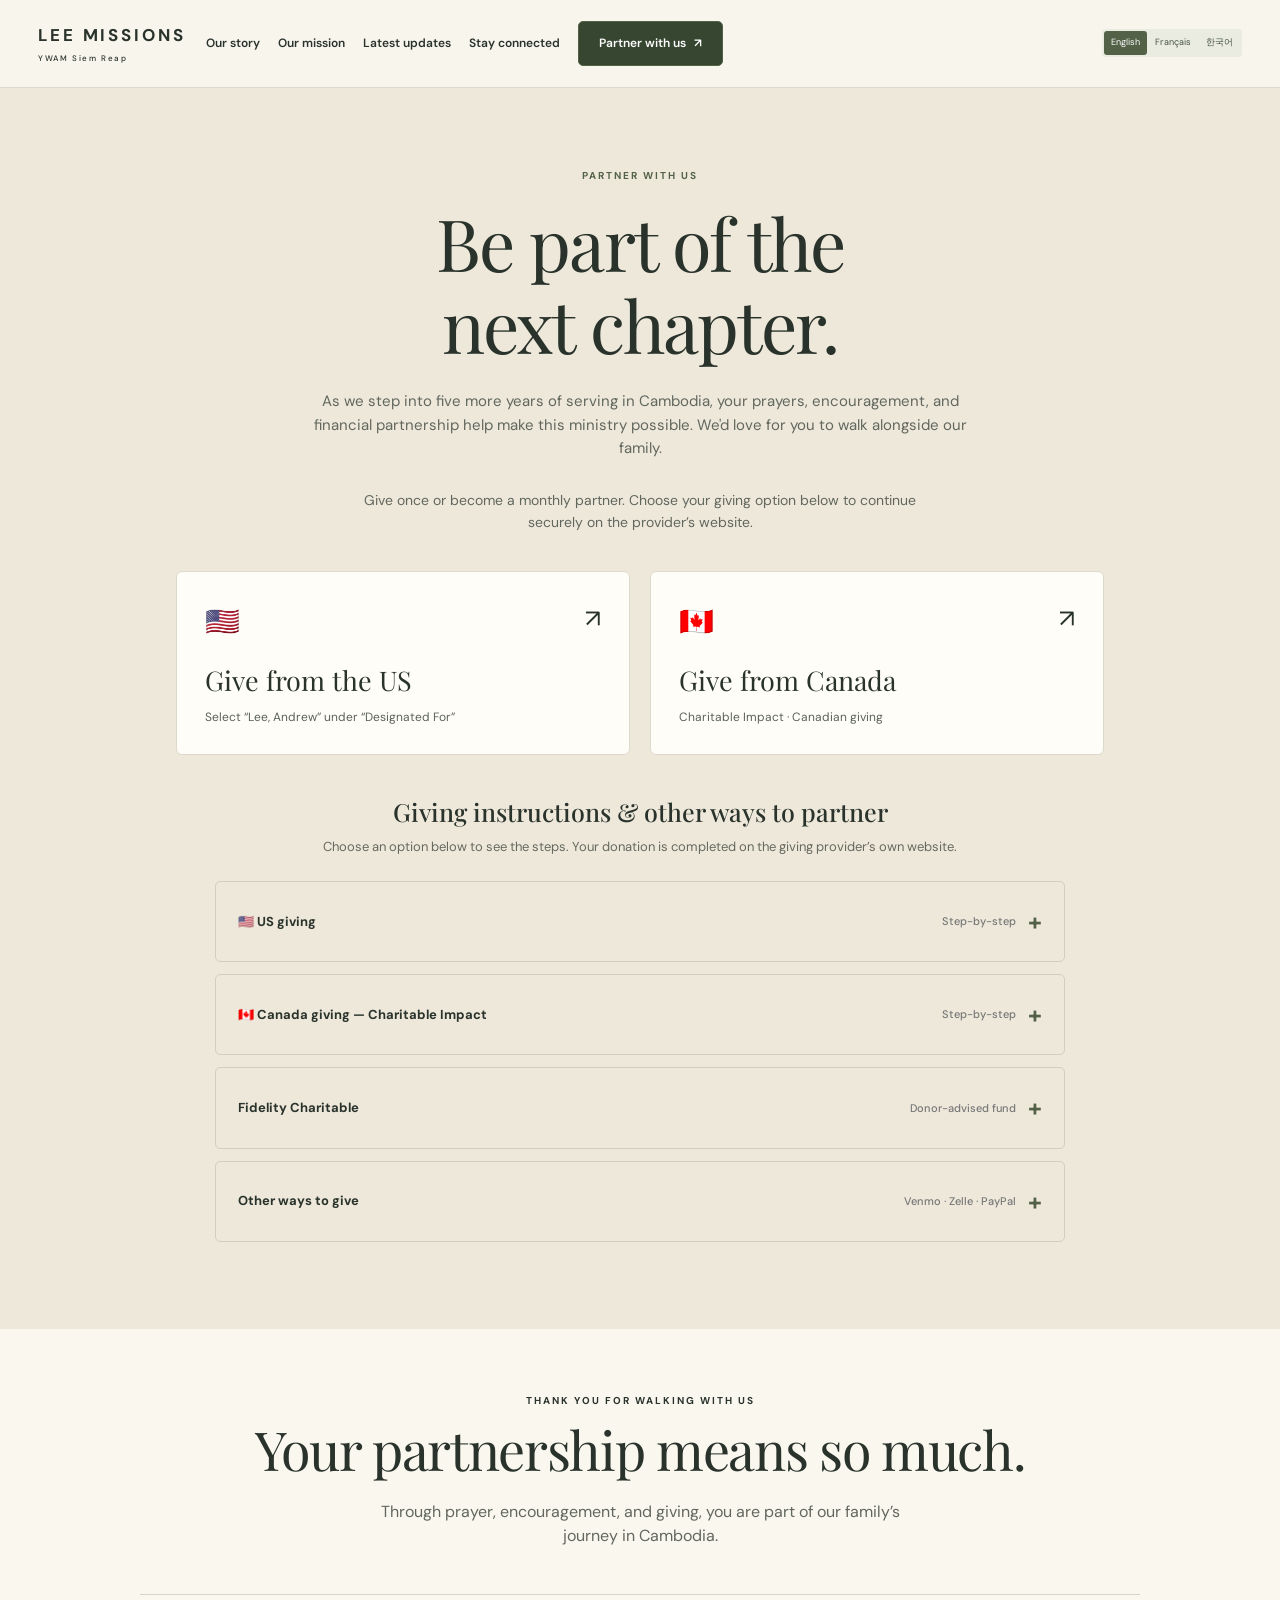
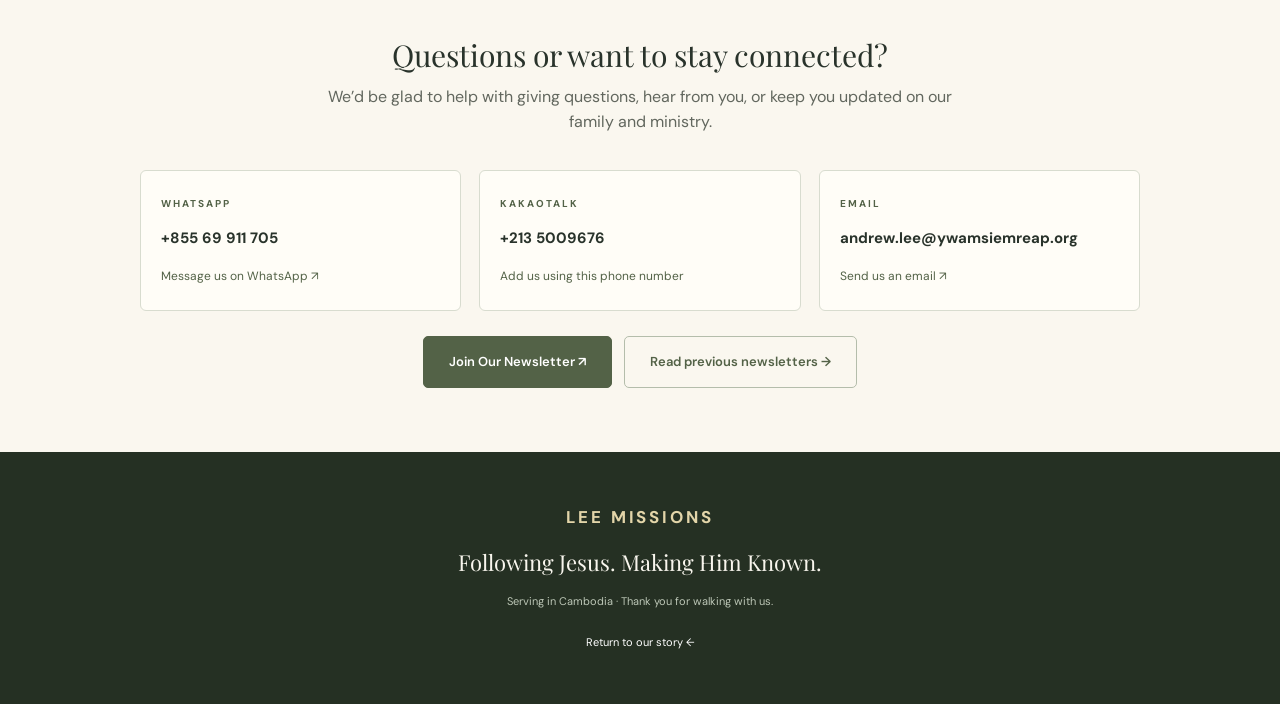
==== commit 55932346: "Simplify navigation and expand stay connected" ====
--- a/donate/index.html
+++ b/donate/index.html
@@ -1,10 +1,10 @@
 <!DOCTYPE html>
 
-<html lang="en"><head><meta charset="utf-8"/><meta content="width=device-width, initial-scale=1" name="viewport"/><meta content="#f8f5ed" name="theme-color"/><title>Donate | Lee Missions</title><link href="https://fonts.googleapis.com" rel="preconnect"/><link crossorigin="" href="https://fonts.gstatic.com" rel="preconnect"/><link href="https://fonts.googleapis.com/css2?family=DM+Sans:wght@400;500;600;700&amp;family=Playfair+Display:wght@400;500;600&amp;display=swap" rel="stylesheet"/><meta name="description" content="Support the Lee family’s ministry in Cambodia. Find US and Canadian giving options, monthly partnership, and other ways to give."><link rel="stylesheet" href="../styles.css"><script src="../script.js" defer></script><script src="../i18n.js" defer></script></head><body class="donate-page"><a class="skip-link" href="#main">Skip to content</a><header><nav class="nav" aria-label="Main navigation"><a class="brand" href="../index.html#home">LEE MISSIONS<span>YWAM Siem Reap</span></a><button class="menu-toggle" aria-expanded="false" aria-controls="navigation" type="button">Menu <span aria-hidden="true">☰</span></button><div class="navlinks" id="navigation"><a href="../index.html#family">Our story</a><a href="../index.html#mission">Our mission</a><a href="../index.html#photos">Life in Cambodia</a><a href="../index.html#connect">Updates</a><a href="../index.html#contact">Contact</a><a class="pill" href="#give" aria-current="page">Partner with us <span aria-hidden="true">↗</span></a></div><div class="language-switch" role="group" aria-label="Website language"><button type="button" data-language="en" lang="en" aria-pressed="true">English</button><button type="button" data-language="fr" lang="fr" aria-pressed="false">Français</button><button type="button" data-language="ko" lang="ko" aria-pressed="false">한국어</button></div></nav></header><main id="main"><section class="giving" id="give"><div class="wrap center"><div class="eyebrow" style="color:var(--olive)">Partner with us</div><h1 class="section-title">Be part of the<br>next chapter.</h1><p class="lead">As we step into five more years of serving in Cambodia, your prayers, encouragement, and financial partnership help make this ministry possible. We'd love for you to walk alongside our family.</p><p class="donation-intro">Give once or become a monthly partner. Choose your giving option below to continue securely on the provider’s website.</p><div class="give-grid"><a class="give-card" href="https://giving.ywammontana.org/support" rel="noopener noreferrer" target="_blank"><span class="arrow">↗</span><span class="flag">🇺🇸</span><strong>Give from the US</strong><small>YWAM Montana · Select “Lee, Andrew” under “Designated For”</small></a><a class="give-card" href="https://my.charitableimpact.com/groups/mission-cambodge-la23" rel="noopener noreferrer" target="_blank"><span class="arrow">↗</span><span class="flag">🇨🇦</span><strong>Give from Canada</strong><small>Charitable Impact · Canadian giving</small></a></div><div class="giving-instructions">
+<html lang="en"><head><meta charset="utf-8"/><meta content="width=device-width, initial-scale=1" name="viewport"/><meta content="#f8f5ed" name="theme-color"/><title>Donate | Lee Missions</title><link href="https://fonts.googleapis.com" rel="preconnect"/><link crossorigin="" href="https://fonts.gstatic.com" rel="preconnect"/><link href="https://fonts.googleapis.com/css2?family=DM+Sans:wght@400;500;600;700&amp;family=Playfair+Display:wght@400;500;600&amp;display=swap" rel="stylesheet"/><meta name="description" content="Support the Lee family’s ministry in Cambodia. Find US and Canadian giving options, monthly partnership, and other ways to give."><link rel="stylesheet" href="../styles.css"><script src="../script.js" defer></script><script src="../i18n.js" defer></script></head><body class="donate-page"><a class="skip-link" href="#main">Skip to content</a><header><nav class="nav" aria-label="Main navigation"><a class="brand" href="../index.html#home">LEE MISSIONS<span>YWAM Siem Reap</span></a><button class="menu-toggle" aria-expanded="false" aria-controls="navigation" type="button">Menu <span aria-hidden="true">☰</span></button><div class="navlinks" id="navigation"><a href="../index.html#family">Our story</a><a href="../index.html#mission">Our mission</a><a href="../index.html#now">Latest updates</a><a href="../index.html#connect">Stay connected</a><a class="pill" href="#give" aria-current="page">Partner with us <span aria-hidden="true">↗</span></a></div><div class="language-switch" role="group" aria-label="Website language"><button type="button" data-language="en" lang="en" aria-pressed="true">English</button><button type="button" data-language="fr" lang="fr" aria-pressed="false">Français</button><button type="button" data-language="ko" lang="ko" aria-pressed="false">한국어</button></div></nav></header><main id="main"><section class="giving" id="give"><div class="wrap center"><div class="eyebrow" style="color:var(--olive)">Partner with us</div><h1 class="section-title">Be part of the<br>next chapter.</h1><p class="lead">As we step into five more years of serving in Cambodia, your prayers, encouragement, and financial partnership help make this ministry possible. We'd love for you to walk alongside our family.</p><p class="donation-intro">Give once or become a monthly partner. Choose your giving option below to continue securely on the provider’s website.</p><div class="give-grid"><a class="give-card" href="https://giving.ywammontana.org/support" rel="noopener noreferrer" target="_blank"><span class="arrow">↗</span><span class="flag">🇺🇸</span><strong>Give from the US</strong><small>Select “Lee, Andrew” under “Designated For”</small></a><a class="give-card" href="https://my.charitableimpact.com/groups/mission-cambodge-la23" rel="noopener noreferrer" target="_blank"><span class="arrow">↗</span><span class="flag">🇨🇦</span><strong>Give from Canada</strong><small>Charitable Impact · Canadian giving</small></a></div><div class="giving-instructions">
 <h3>Giving instructions &amp; other ways to partner</h3>
 <p class="give-sub">Choose an option below to see the steps. Your donation is completed on the giving provider’s own website.</p>
-<details><summary>🇺🇸 US giving — YWAM Montana <span>Step-by-step</span></summary><div class="detail-body"><ol><li>Click Give Support below.</li><li>Under Designated For, scroll down and select Lee, Andrew.</li><li>Enter the amount you would like to give.</li><li>Choose a one-time or monthly recurring donation.</li><li>For monthly support, consider creating an account to manage and track donations.</li></ol><a class="pill" href="https://giving.ywammontana.org/support" rel="noopener noreferrer" target="_blank">Give through YWAM Montana ↗</a></div></details>
+<details><summary>🇺🇸 US giving <span>Step-by-step</span></summary><div class="detail-body"><p class="processor-note"><strong>Why the form opens on another organization’s website:</strong> YWAM Montana helps process US donations for our ministry. We serve with YWAM Siem Reap in Cambodia and do not work for YWAM Montana.</p><ol><li>Click Continue to US giving below to open the secure donation form.</li><li>Under Designated For, scroll down and select Lee, Andrew.</li><li>Enter the amount you would like to give.</li><li>Choose a one-time or monthly recurring donation.</li><li>For monthly support, consider creating an account to manage and track donations.</li></ol><a class="pill" href="https://giving.ywammontana.org/support" rel="noopener noreferrer" target="_blank">Continue to US giving ↗</a></div></details>
 <details><summary>🇨🇦 Canada giving — Charitable Impact <span>Step-by-step</span></summary><div class="detail-body"><ol><li>Open the Mission Cambodge giving page on Charitable Impact.</li><li>Choose Envoyer une fois (one-time) or Envoyer mensuellement (monthly), and enter the amount in CAD.</li><li>Complete the email, payment card, and Destinataire du reçu fiscal (tax receipt recipient) details requested on the form.</li><li>Review the details and submit on Charitable Impact.</li></ol><a class="pill" href="https://my.charitableimpact.com/groups/mission-cambodge-la23" rel="noopener noreferrer" target="_blank">Give through Charitable Impact ↗</a><p class="fine">The giving provider’s form and instructions may change.</p></div></details>
 <details><summary>Fidelity Charitable <span>Donor-advised fund</span></summary><div class="detail-body"><p>If you have a Fidelity Charitable Giving Account, use the following organization details when recommending a grant:</p><dl class="info-list"><div><dt>Organization</dt><dd>YWAM Montana</dd></div><div><dt>Tax ID (EIN)</dt><dd>81-6037128</dd></div><div><dt>Address</dt><dd>501 Blacktail Road, Lakeside, MT 59922</dd></div><div><dt>Use / Purpose</dt><dd>Andrew Lee</dd></div></dl><p class="fine">Grant eligibility and any restrictions are determined by Fidelity Charitable.</p></div></details>
 <details><summary>Other ways to give <span>Venmo · Zelle · PayPal</span></summary><div class="detail-body"><div class="alternate"><div><strong>Venmo</strong><p>@andrewreeee</p><a href="https://venmo.com/u/andrewreeee" rel="noopener noreferrer" target="_blank">Open Venmo ↗</a></div><div><strong>Zelle</strong><p>+1 (213) 500-9676</p><button class="copy-btn" id="copy-zelle" type="button">Copy Zelle number</button></div><div><strong>PayPal</strong><p>@swizzyyy</p><a href="https://www.paypal.me/swizzyyy" rel="noopener noreferrer" target="_blank">Open PayPal ↗</a></div></div><p class="fine">Personal payment methods are not presented as tax-deductible charitable donations.</p></div></details>
-</div></div></section><section class="donation-thanks"><div class="wrap center"><div class="eyebrow">Thank you for walking with us</div><h2 class="section-title">Your partnership means so much.</h2><p>Through prayer, encouragement, and giving, you are part of our family’s journey in Cambodia.</p><a class="pill light" href="../index.html#connect">Stay connected with our family →</a></div></section><p class="giving-contact center"><a href="../index.html#contact">Questions about giving? Contact us →</a></p></main><footer><a class="brand" href="../index.html">LEE MISSIONS</a><p>Following Jesus. Making Him Known.</p><div>Serving in Cambodia · Thank you for walking with us.</div><a class="back-top" href="../index.html">Return to our story ←</a></footer></body></html>+</div></div></section><section class="donation-thanks"><div class="wrap"><div class="center"><div class="eyebrow">Thank you for walking with us</div><h2 class="section-title">Your partnership means so much.</h2><p>Through prayer, encouragement, and giving, you are part of our family’s journey in Cambodia.</p></div><div class="donate-connect"><div class="center"><h3>Questions or want to stay connected?</h3><p>We’d be glad to help with giving questions, hear from you, or keep you updated on our family and ministry.</p></div><div class="contact-grid"><a class="contact-card" href="https://wa.me/85569911705" target="_blank" rel="noopener noreferrer"><span class="eyebrow">WhatsApp</span><strong data-no-translate>+855 69 911 705</strong><span>Message us on WhatsApp ↗</span></a><div class="contact-card"><span class="eyebrow">KakaoTalk</span><strong data-no-translate>+213 5009676</strong><span>Add us using this phone number</span></div><a class="contact-card" href="mailto:andrew.lee@ywamsiemreap.org"><span class="eyebrow">Email</span><strong data-no-translate>andrew.lee@ywamsiemreap.org</strong><span>Send us an email ↗</span></a></div><div class="link-grid"><a class="pill" href="https://mailchi.mp/ea7e5149fc6e/join-our-mission-journey" target="_blank" rel="noopener noreferrer">Join Our Newsletter ↗</a><a class="pill light" href="https://us1.campaign-archive.com/home/?u=261642a7cc6100b13ab880e6d&amp;id=0cdbbb943e" target="_blank" rel="noopener noreferrer">Read previous newsletters →</a></div></div></div></section></main><footer><a class="brand" href="../index.html">LEE MISSIONS</a><p>Following Jesus. Making Him Known.</p><div>Serving in Cambodia · Thank you for walking with us.</div><a class="back-top" href="../index.html">Return to our story ←</a></footer></body></html>
--- a/styles.css
+++ b/styles.css
@@ -96,3 +96,29 @@
 
 .channel-facebook{max-width:760px;margin:36px auto 0}.channel-facebook+#personal-updates{margin-top:24px}
 .chapter-details{margin-top:30px}.chapter-details>summary{cursor:pointer;list-style:none;display:flex;justify-content:space-between;gap:18px;padding:20px 24px;border:1px solid #bac6ad;border-radius:6px;color:#42533b;font-weight:600;font-size:14px;background:#fffdf7}.chapter-details>summary::-webkit-details-marker{display:none}.chapter-details>summary:after{content:'+';font-size:21px;line-height:1}.chapter-details[open]>summary:after{content:'−'}.chapter-content{padding-top:8px}.relief-feature{margin:28px 0}.relief-feature img{display:block;width:100%;max-height:450px;object-fit:cover;border-radius:8px}.relief-feature figcaption{font-size:12px;margin-top:10px;color:#62675e}.conflict-window{overflow-x:auto;padding:4px 2px 16px;scrollbar-width:thin;scrollbar-color:#7a8d67 #e0e5d6;overscroll-behavior-x:contain}.conflict-track{display:flex;gap:20px}.conflict-card,.conflict-scroll.is-horizontal .conflict-card{flex:0 0 min(420px,85vw);padding:18px;min-width:0}.conflict-card:before{font-size:24px;margin-bottom:10px}.conflict-photo{width:100%;height:145px;object-fit:cover;border-radius:5px;display:block;margin-bottom:14px}.conflict-card strong{font-size:21px}.conflict-card p{font-size:13px;line-height:1.65;margin-bottom:0}.conflict-heading{margin-bottom:14px}.conflict-heading h3{font-size:25px}.conflict-hint{display:block}.conflict-meter{display:block;height:3px;background:#d5dbca;margin-top:8px}.conflict-controls{display:flex;gap:18px;align-items:center;justify-content:flex-end;margin-top:12px;font-size:12px;color:#536247}.conflict-stage{padding:14px 0}.conflict-scroll.is-horizontal .conflict-window{overflow:hidden}.conflict-scroll.is-horizontal .conflict-track{gap:20px}@media(prefers-reduced-motion:reduce){.conflict-card{transition:none!important}}
+
+/* Homepage navigation overlays the hero image and keeps language choices compact. */
+body:not(.donate-page) header{position:absolute;inset:0 0 auto;z-index:20;background:linear-gradient(180deg,rgba(13,24,16,.64),rgba(13,24,16,0));border:0;backdrop-filter:none}
+body:not(.donate-page) .brand,body:not(.donate-page) .navlinks a{color:#fff}
+body:not(.donate-page) .menu-toggle{color:#fff;border-color:#ffffff66}
+.language-switch{gap:1px;padding:2px;border-radius:4px}
+.language-switch button{font-size:9px;padding:5px 7px}
+body:not(.donate-page) .language-switch{background:#17251c80;border:1px solid #ffffff30}
+body:not(.donate-page) .language-switch button{color:#f7f4e9}
+body:not(.donate-page) .language-switch button[aria-pressed="true"]{background:#f4edda;color:#29382d}
+.journey-read-more{margin-top:10px;padding:11px 17px;font-size:12px}
+.response-breakdown{margin:42px 0}.response-heading{max-width:690px;margin:0 auto 24px;text-align:center}.response-heading h3{font:400 31px 'Playfair Display',Georgia,serif;margin:10px 0 12px}.response-heading p{color:#596052;font-size:14px;line-height:1.75}.response-grid{display:grid;grid-template-columns:repeat(2,minmax(0,1fr));gap:16px}.response-card{position:relative;padding:27px;border:1px solid #cbd2c1;border-radius:7px;background:#fffdf7}.response-number{display:block;color:#879678;font:400 24px 'Playfair Display',Georgia,serif;margin-bottom:18px}.response-card h4{font:400 23px 'Playfair Display',Georgia,serif;margin:0 0 10px;color:#3d4f34}.response-card p{margin:0;color:#596052;font-size:14px;line-height:1.7}.festival-feature{margin:34px 0;padding:30px 34px;border-left:4px solid #657857;background:#e8ebdf}.festival-feature>div{max-width:760px}.festival-feature h3{font:400 28px 'Playfair Display',Georgia,serif;margin:10px 0}.festival-feature p{margin:0;color:#596052;font-size:15px;line-height:1.8}
+/* One connected destination for newsletters, social updates, and direct contact. */
+.connection-options{display:grid;grid-template-columns:repeat(2,minmax(0,1fr));gap:20px;max-width:980px;margin:34px auto 0}.connection-panel{padding:30px;border:1px solid #cbd2c1;border-radius:7px;background:#f9f7ef;text-align:left}.connection-panel h3{font:400 27px 'Playfair Display',Georgia,serif;margin:10px 0}.connection-panel p{font-size:14px;line-height:1.75;margin:0}.connection-actions{display:flex;flex-direction:column;align-items:flex-start;gap:17px;margin-top:23px}.text-link{color:#42533b;font-size:13px;font-weight:700}.contact-hub{margin-top:60px;padding-top:58px;border-top:1px solid #cbd2c1}.contact-hub .center>p{max-width:580px;margin:0 auto}.processor-note{padding:16px 18px;background:#f5f1e6;border-left:3px solid var(--olive);line-height:1.65;margin:0 0 20px}.processor-note strong{display:block;margin-bottom:4px;color:#3d4f34}.donate-connect{max-width:1000px;margin:45px auto 0;padding-top:40px;border-top:1px solid #d2d7ca}.donate-connect h3{font:400 30px 'Playfair Display',Georgia,serif;margin:0 0 10px}.donate-connect>.center>p{max-width:650px;margin:0 auto;color:#62675e}.donate-connect .contact-grid{text-align:left}.donate-connect .link-grid{margin-top:25px}
+@media(max-width:650px){
+  .nav{padding:12px 14px;column-gap:7px;row-gap:0}
+  .nav .brand{order:0;font-size:13px}
+  .language-switch{order:1;margin:0 0 0 auto}
+  .language-switch button{font-size:8px;padding:5px 6px}
+  .menu-toggle{order:2;margin-left:0;padding:7px 9px}
+  .navlinks{order:3;flex-basis:100%;margin-left:0;padding:12px 16px 16px;background:rgba(22,34,25,.96);border-radius:5px}
+  .nav:after{display:none}
+  .navlinks a{color:#fff}
+  .response-grid{grid-template-columns:1fr}.response-card{padding:23px}.response-heading h3{font-size:27px}.festival-feature{padding:24px 22px}.festival-feature h3{font-size:25px}
+  .connection-options{grid-template-columns:1fr}.connection-panel{padding:24px}.contact-hub{margin-top:45px;padding-top:43px}.donate-connect{margin-top:35px;padding-top:32px}.donate-connect h3{font-size:26px}
+}
